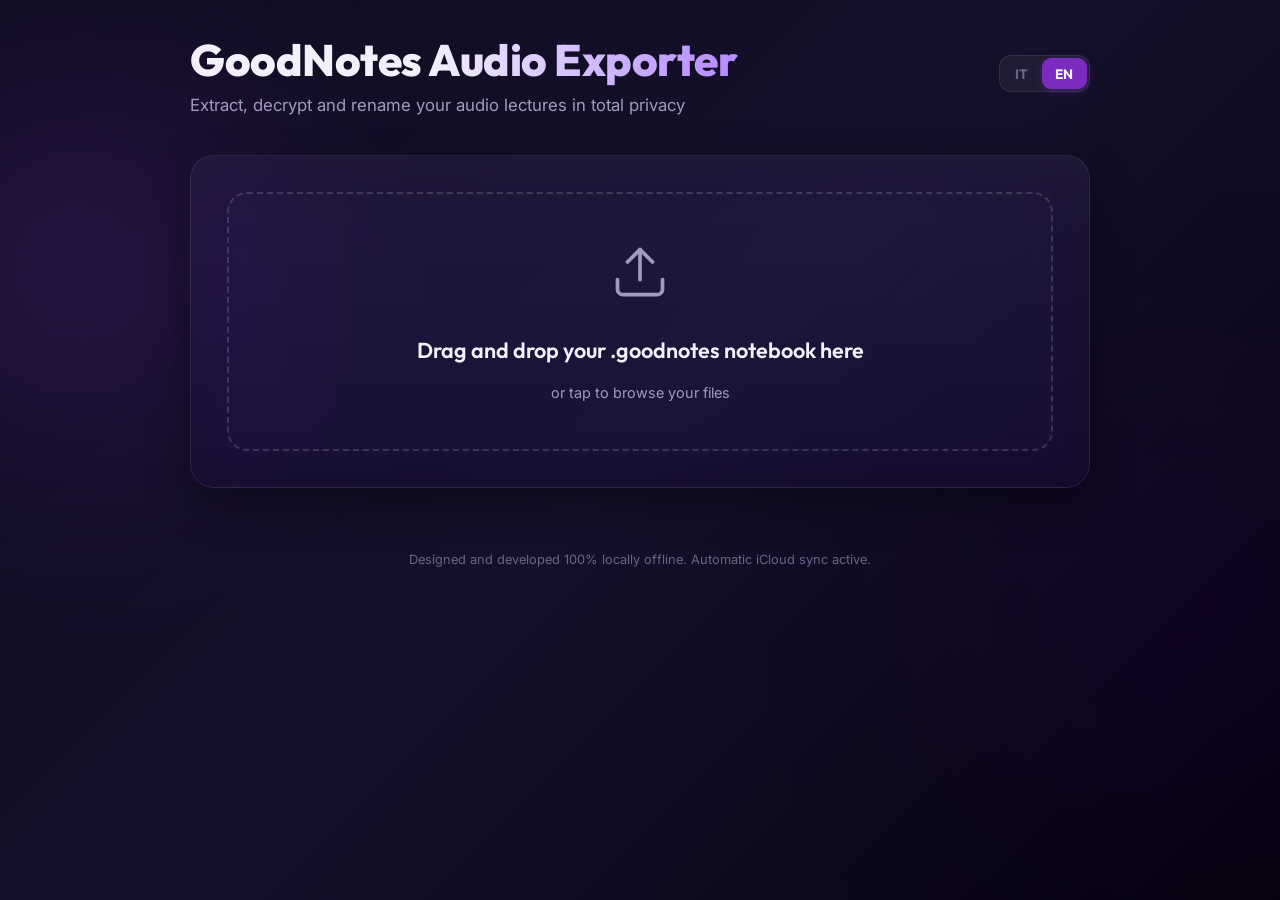
==== webapp/index.html @ 596ed1f9 "feat: native macOS desktop app, zero-space iCloud architecture & agent rules" ====
<!DOCTYPE html>
<html lang="it">
<head>
    <meta charset="UTF-8">
    <meta name="viewport" content="width=device-width, initial-scale=1.0, maximum-scale=1.0, user-scalable=no">
    <title>GoodNotes 6 Audio Exporter & Renamer</title>
    
    <!-- Meta SEO -->
    <meta name="description" content="Decodifica, rinomina ed esporta in locale i file audio reali di GoodNotes 6. Funziona 100% offline, direttamente dal tuo iPad, iPhone o Mac con totale privacy.">
    <meta name="theme-color" content="#15102a">
    
    <!-- Apple Web App Meta -->
    <meta name="apple-mobile-web-app-capable" content="yes">
    <meta name="apple-mobile-web-app-status-bar-style" content="black-translucent">
    <meta name="apple-mobile-web-app-title" content="GN Exporter">
    
    <!-- Manifest PWA -->
    <link rel="manifest" href="manifest.json">
    <link rel="stylesheet" href="index.css">
</head>
<body>

    <div class="app-container">
        
        <!-- Intestazione Principale -->
        <header class="app-header">
            <div class="header-main">
                <h1 id="app-title">GoodNotes Audio Exporter</h1>
                <p id="app-subtitle">Estrai, decifra e rinomina le tue lezioni audio in totale privacy</p>
            </div>
            <div class="lang-switcher">
                <button id="lang-btn-it" class="lang-btn active">IT</button>
                <button id="lang-btn-en" class="lang-btn">EN</button>
            </div>
        </header>

        <!-- Alert box per gli errori -->
        <div id="error-alert" class="alert-box">
            <span class="alert-icon">
                <svg width="20" height="20" viewBox="0 0 24 24" fill="none" stroke="currentColor" stroke-width="2" stroke-linecap="round" stroke-linejoin="round">
                    <circle cx="12" cy="12" r="10"></circle>
                    <line x1="12" y1="8" x2="12" y2="12"></line>
                    <line x1="12" y1="16" x2="12.01" y2="16"></line>
                </svg>
            </span>
            <div id="error-message" class="alert-message">Si è verificato un errore durante l'elaborazione del file.</div>
        </div>

        <!-- Card Principale dell'applicazione -->
        <main class="glass-card">
            
            <!-- Zona Caricamento File (Drop Zone) -->
            <div id="file-drop-zone" class="drop-zone">
                <span class="drop-zone-icon">
                    <svg width="60" height="60" viewBox="0 0 24 24" fill="none" stroke="currentColor" stroke-width="1.5" stroke-linecap="round" stroke-linejoin="round">
                        <path d="M21 15v4a2 2 0 0 1-2 2H5a2 2 0 0 1-2-2v-4"></path>
                        <polyline points="17 8 12 3 7 8"></polyline>
                        <line x1="12" y1="3" x2="12" y2="15"></line>
                    </svg>
                </span>
                <h3>Trascina qui il tuo quaderno .goodnotes</h3>
                <p>oppure tocca per sfogliare i tuoi file</p>
                <input type="file" id="goodnotes-file-input" class="file-input" accept=".goodnotes,.zip">
            </div>

            <!-- Schermata di caricamento (Loader) -->
            <div id="app-loader" class="loader-container">
                <div class="spinner"></div>
                <h3 id="loader-status">Estrazione del quaderno in corso...</h3>
                <div class="progress-bar-bg">
                    <div id="loader-progress" class="progress-bar-fill"></div>
                </div>
            </div>

            <!-- Sezione Risultati (mostrata solo dopo l'elaborazione) -->
            <div id="results-panel" class="results-section">
                
                <div class="results-header">
                    <div class="notebook-info">
                        <div id="notebook-name" class="notebook-title">Nome Notebook</div>
                        <div id="notebook-stats" class="notebook-subtitle">22 registrazioni rilevate (filtri duplicati attivi)</div>
                    </div>
                    
                    <div class="results-actions">
                        <button id="download-all-btn" class="btn btn-success">
                            <svg width="18" height="18" viewBox="0 0 24 24" fill="none" stroke="currentColor" stroke-width="2" stroke-linecap="round" stroke-linejoin="round">
                                <path d="M21 15v4a2 2 0 0 1-2 2H5a2 2 0 0 1-2-2v-4"></path>
                                <polyline points="7 10 12 15 17 10"></polyline>
                                <line x1="12" y1="15" x2="12" y2="3"></line>
                            </svg>
                            Scarica tutto (.zip)
                        </button>
                        <button id="download-files-btn" class="btn btn-primary">
                            <svg width="18" height="18" viewBox="0 0 24 24" fill="none" stroke="currentColor" stroke-width="2" stroke-linecap="round" stroke-linejoin="round">
                                <path d="M21 15v4a2 2 0 0 1-2 2H5a2 2 0 0 1-2-2v-4"></path>
                                <polyline points="7 10 12 15 17 10"></polyline>
                                <line x1="12" y1="15" x2="12" y2="3"></line>
                            </svg>
                            Scarica m4a singoli
                        </button>
                    </div>
                </div>

                <hr style="border: 0; border-top: 1px solid rgba(255,255,255,0.08); margin: 0.5rem 0;">

                <!-- Lista delle tracce estratte -->
                <div id="recordings-container" class="recordings-list">
                    <!-- I singoli elementi verranno inseriti dinamicamente via JS -->
                </div>

            </div>

        </main>

        <!-- Footer -->
        <footer class="app-footer">
            <p>Disegnato e sviluppato in locale al 100% offline. Sincronizzazione automatica con iCloud attiva.</p>
        </footer>

    </div>

    <!-- Script del framework locale per estrazione ZIP con fallback CDN -->
    <script src="jszip.min.js"></script>
    <script>
        if (typeof JSZip === 'undefined') {
            document.write('<script src="https://cdnjs.cloudflare.com/ajax/libs/jszip/3.10.1/jszip.min.js"><\/script>');
        }
    </script>
    <!-- Script applicativo principale -->
    <script src="app.js"></script>
    
    <!-- Avvio del Service Worker per supporto Offline permanente -->
    <script>
        if ('serviceWorker' in navigator) {
            window.addEventListener('load', () => {
                navigator.serviceWorker.register('sw.js')
                    .then(reg => console.log('Service Worker registrato con successo!', reg.scope))
                    .catch(err => console.log('Registrazione Service Worker fallita:', err));
            });
        }
    </script>
</body>
</html>
---- webapp/index.css ----
/* Import dei font Google Inter e Outfit */
@import url('https://fonts.googleapis.com/css2?family=Inter:wght@300;400;500;600;700&family=Outfit:wght@400;500;600;700;800&display=swap');

:root {
    --bg-gradient: linear-gradient(135deg, #0f0c20 0%, #15102a 50%, #06020f 100%);
    --accent-color: #7b2cbf;
    --accent-glow: rgba(123, 44, 191, 0.4);
    --accent-hover: #9d4edd;
    --success-color: #00f5d4;
    --success-glow: rgba(0, 245, 212, 0.3);
    --danger-color: #ff007f;
    --danger-glow: rgba(255, 0, 127, 0.3);
    
    --glass-bg: rgba(25, 18, 48, 0.45);
    --glass-border: rgba(255, 255, 255, 0.08);
    --glass-highlight: rgba(255, 255, 255, 0.03);
    --text-primary: #f3f0fc;
    --text-secondary: #a29bbd;
    --text-muted: #6b6488;
    
    --font-heading: 'Outfit', -apple-system, BlinkMacSystemFont, "Segoe UI", Roboto, sans-serif;
    --font-body: 'Inter', -apple-system, BlinkMacSystemFont, "Segoe UI", Roboto, sans-serif;
    
    --transition-smooth: all 0.35s cubic-bezier(0.25, 0.8, 0.25, 1);
}

* {
    box-sizing: border-box;
    margin: 0;
    padding: 0;
    -webkit-tap-highlight-color: transparent;
}

body {
    font-family: var(--font-body);
    background: var(--bg-gradient);
    color: var(--text-primary);
    min-height: 100vh;
    display: flex;
    flex-direction: column;
    align-items: center;
    overflow-x: hidden;
    padding: 2rem 1.5rem;
    position: relative;
}

/* Bolle decorative di sfondo per creare profondità tridimensionale */
body::before, body::after {
    content: '';
    position: absolute;
    border-radius: 50%;
    filter: blur(120px);
    z-index: -1;
    pointer-events: none;
    opacity: 0.25;
}

body::before {
    width: 350px;
    height: 350px;
    background: var(--accent-color);
    top: 10%;
    left: -100px;
}

body::after {
    width: 400px;
    height: 400px;
    background: #240046;
    bottom: 10%;
    right: -100px;
}

/* Contenitore Principale */
.app-container {
    width: 100%;
    max-width: 900px;
    display: flex;
    flex-direction: column;
    gap: 2rem;
    z-index: 1;
}

/* Header */
.app-header {
    display: flex;
    justify-content: space-between;
    align-items: center;
    margin-bottom: 0.5rem;
    animation: fadeInDown 0.8s ease-out;
    flex-wrap: wrap;
    gap: 1rem;
}

.header-main {
    flex: 1;
    text-align: left;
}

@media (max-width: 600px) {
    .app-header {
        flex-direction: column;
        align-items: center;
    }
    .header-main {
        text-align: center;
    }
}

.app-header h1 {
    font-family: var(--font-heading);
    font-size: 2.75rem;
    font-weight: 800;
    letter-spacing: -0.5px;
    background: linear-gradient(90deg, var(--text-primary) 30%, #b388ff 70%, var(--success-color) 100%);
    -webkit-background-clip: text;
    -webkit-text-fill-color: transparent;
    margin-bottom: 0.5rem;
}

.app-header p {
    font-size: 1.05rem;
    color: var(--text-secondary);
    font-weight: 400;
}

.lang-switcher {
    display: flex;
    background: rgba(255, 255, 255, 0.05);
    border: 1px solid rgba(255, 255, 255, 0.08);
    border-radius: 12px;
    padding: 2px;
}

.lang-btn {
    background: transparent;
    border: none;
    color: var(--text-muted);
    font-family: var(--font-heading);
    font-weight: 700;
    font-size: 0.85rem;
    padding: 0.4rem 0.85rem;
    border-radius: 9px;
    cursor: pointer;
    transition: var(--transition-smooth);
}

.lang-btn:hover {
    color: var(--text-primary);
}

.lang-btn.active {
    background: var(--accent-color);
    color: white;
    box-shadow: 0 2px 8px var(--accent-glow);
}

/* Glassmorphism Card Base */
.glass-card {
    background: var(--glass-bg);
    backdrop-filter: blur(24px) saturate(180%);
    -webkit-backdrop-filter: blur(24px) saturate(180%);
    border: 1px solid var(--glass-border);
    border-radius: 24px;
    padding: 2.25rem;
    box-shadow: 0 16px 40px rgba(0, 0, 0, 0.35);
    background-image: linear-gradient(var(--glass-highlight), transparent);
    transition: var(--transition-smooth);
    animation: fadeInUp 0.8s ease-out;
}

/* Drag and Drop Area */
.drop-zone {
    border: 2px dashed rgba(255, 255, 255, 0.15);
    border-radius: 20px;
    padding: 3rem 2rem;
    text-align: center;
    cursor: pointer;
    transition: var(--transition-smooth);
    display: flex;
    flex-direction: column;
    align-items: center;
    justify-content: center;
    gap: 1.25rem;
    background: rgba(255, 255, 255, 0.01);
}

.drop-zone:hover, .drop-zone.drag-over {
    border-color: var(--success-color);
    background: rgba(0, 245, 212, 0.04);
    box-shadow: 0 0 20px var(--success-glow);
}

.drop-zone.file-loaded {
    border-color: var(--accent-color);
    background: rgba(123, 44, 191, 0.04);
    box-shadow: 0 0 20px var(--accent-glow);
}

.drop-zone-icon {
    font-size: 3.5rem;
    color: var(--text-secondary);
    transition: var(--transition-smooth);
}

.drop-zone:hover .drop-zone-icon {
    transform: translateY(-5px);
    color: var(--success-color);
}

.drop-zone.file-loaded .drop-zone-icon {
    color: var(--accent-color);
}

.drop-zone h3 {
    font-family: var(--font-heading);
    font-size: 1.35rem;
    font-weight: 600;
}

.drop-zone p {
    font-size: 0.9rem;
    color: var(--text-secondary);
}

.file-input {
    display: none;
}

/* Stato Caricamento / Loader */
.loader-container {
    display: none;
    flex-direction: column;
    align-items: center;
    justify-content: center;
    gap: 1.5rem;
    padding: 2rem 0;
}

.spinner {
    width: 60px;
    height: 60px;
    border: 4px solid rgba(255, 255, 255, 0.05);
    border-top: 4px solid var(--accent-color);
    border-right: 4px solid var(--success-color);
    border-radius: 50%;
    animation: spin 1s linear infinite;
    box-shadow: 0 0 15px var(--accent-glow);
}

.progress-bar-bg {
    width: 100%;
    max-width: 300px;
    height: 6px;
    background: rgba(255, 255, 255, 0.05);
    border-radius: 3px;
    overflow: hidden;
}

.progress-bar-fill {
    width: 0%;
    height: 100%;
    background: linear-gradient(90deg, var(--accent-color), var(--success-color));
    transition: width 0.2s ease;
}

/* Pulsanti */
.btn {
    font-family: var(--font-heading);
    font-weight: 600;
    font-size: 1rem;
    padding: 0.85rem 1.75rem;
    border-radius: 14px;
    border: none;
    cursor: pointer;
    display: inline-flex;
    align-items: center;
    justify-content: center;
    gap: 0.5rem;
    transition: var(--transition-smooth);
    position: relative;
    overflow: hidden;
}

.btn-primary {
    background: var(--accent-color);
    color: white;
    box-shadow: 0 4px 15px var(--accent-glow);
}

.btn-primary:hover:not(:disabled) {
    background: var(--accent-hover);
    box-shadow: 0 6px 20px var(--accent-glow);
    transform: translateY(-2px);
}

.btn-primary:disabled {
    opacity: 0.5;
    cursor: not-allowed;
}

.btn-success {
    background: var(--success-color);
    color: #06020f;
    box-shadow: 0 4px 15px var(--success-glow);
}

.btn-success:hover {
    background: #00e5c4;
    box-shadow: 0 6px 20px var(--success-glow);
    transform: translateY(-2px);
}

/* Sezione Risultati */
.results-section {
    display: none;
    flex-direction: column;
    gap: 1.5rem;
}

.results-header {
    display: flex;
    justify-content: space-between;
    align-items: center;
    flex-wrap: wrap;
    gap: 1rem;
}

.results-actions {
    display: flex;
    gap: 0.75rem;
    flex-wrap: wrap;
}

.notebook-info {
    display: flex;
    flex-direction: column;
    gap: 0.25rem;
}

.notebook-title {
    font-family: var(--font-heading);
    font-size: 1.45rem;
    font-weight: 700;
}

.notebook-subtitle {
    font-size: 0.9rem;
    color: var(--text-secondary);
}

/* Lista / Tabella delle registrazioni */
.recordings-list {
    display: flex;
    flex-direction: column;
    gap: 0.75rem;
    max-height: 480px;
    overflow-y: auto;
    padding-right: 0.5rem;
}

/* Scrollbar personalizzata per estetica coerente */
.recordings-list::-webkit-scrollbar {
    width: 6px;
}

.recordings-list::-webkit-scrollbar-track {
    background: transparent;
}

.recordings-list::-webkit-scrollbar-thumb {
    background: rgba(255, 255, 255, 0.1);
    border-radius: 3px;
}

.recordings-list::-webkit-scrollbar-thumb:hover {
    background: rgba(255, 255, 255, 0.2);
}

.recording-item {
    background: rgba(255, 255, 255, 0.02);
    border: 1px solid rgba(255, 255, 255, 0.04);
    border-radius: 16px;
    padding: 1rem 1.25rem;
    display: flex;
    align-items: center;
    justify-content: space-between;
    gap: 1.5rem;
    transition: var(--transition-smooth);
}

.recording-item:hover {
    background: rgba(255, 255, 255, 0.04);
    border-color: rgba(255, 255, 255, 0.08);
    transform: translateX(3px);
}

.recording-details {
    display: flex;
    flex-direction: column;
    gap: 0.35rem;
    min-width: 0; /* Forza il corretto word-wrap/ellipsis */
}

.recording-name-clean {
    font-weight: 600;
    font-size: 1rem;
    color: var(--text-primary);
    white-space: nowrap;
    overflow: hidden;
    text-overflow: ellipsis;
}

.recording-meta {
    display: flex;
    align-items: center;
    gap: 0.75rem;
    font-size: 0.8rem;
    color: var(--text-secondary);
    flex-wrap: wrap;
}

.recording-tag {
    background: rgba(123, 44, 191, 0.15);
    color: #b388ff;
    padding: 0.15rem 0.5rem;
    border-radius: 6px;
    font-weight: 500;
}

.recording-actions {
    display: flex;
    align-items: center;
    gap: 0.5rem;
}

/* Bottone di download traccia singola */
.btn-icon {
    width: 38px;
    height: 38px;
    border-radius: 50%;
    background: rgba(255, 255, 255, 0.05);
    border: 1px solid rgba(255, 255, 255, 0.05);
    color: var(--text-primary);
    display: flex;
    align-items: center;
    justify-content: center;
    cursor: pointer;
    transition: var(--transition-smooth);
}

.btn-icon:hover {
    background: var(--accent-color);
    border-color: var(--accent-color);
    box-shadow: 0 0 10px var(--accent-glow);
    color: white;
}

/* Alert Box */
.alert-box {
    display: none;
    align-items: flex-start;
    gap: 0.75rem;
    background: rgba(255, 0, 127, 0.08);
    border: 1px solid rgba(255, 0, 127, 0.2);
    border-radius: 16px;
    padding: 1.25rem;
    margin-bottom: 1.5rem;
    animation: shake 0.5s ease-in-out;
}

.alert-icon {
    color: var(--danger-color);
    font-size: 1.25rem;
}

.alert-message {
    font-size: 0.9rem;
    color: var(--text-primary);
    line-height: 1.4;
}

/* Footer dell'app */
footer.app-footer {
    text-align: center;
    font-size: 0.8rem;
    color: var(--text-muted);
    padding: 1rem 0;
    margin-top: 1rem;
    animation: fadeIn 1.2s ease-out;
}

footer.app-footer a {
    color: var(--text-secondary);
    text-decoration: none;
    transition: var(--transition-smooth);
}

footer.app-footer a:hover {
    color: var(--success-color);
}

/* ANIMAZIONI */
@keyframes fadeIn {
    from { opacity: 0; }
    to { opacity: 1; }
}

@keyframes fadeInDown {
    from { opacity: 0; transform: translateY(-20px); }
    to { opacity: 1; transform: translateY(0); }
}

@keyframes fadeInUp {
    from { opacity: 0; transform: translateY(20px); }
    to { opacity: 1; transform: translateY(0); }
}

@keyframes spin {
    0% { transform: rotate(0deg); }
    100% { transform: rotate(360deg); }
}

@keyframes shake {
    0%, 100% { transform: translateX(0); }
    25% { transform: translateX(-6px); }
    75% { transform: translateX(6px); }
}

/* MEDIA QUERIES (Per cellulari e iPad in multitasking) */
@media (max-width: 600px) {
    body {
        padding: 1rem 1rem;
    }
    
    header h1 {
        font-size: 2.1rem;
    }
    
    .glass-card {
        padding: 1.5rem;
    }
    
    .results-header {
        flex-direction: column;
        align-items: flex-start;
    }
    
    .btn {
        width: 100%;
    }
    
    .recording-item {
        padding: 0.85rem 1rem;
        gap: 1rem;
    }
}
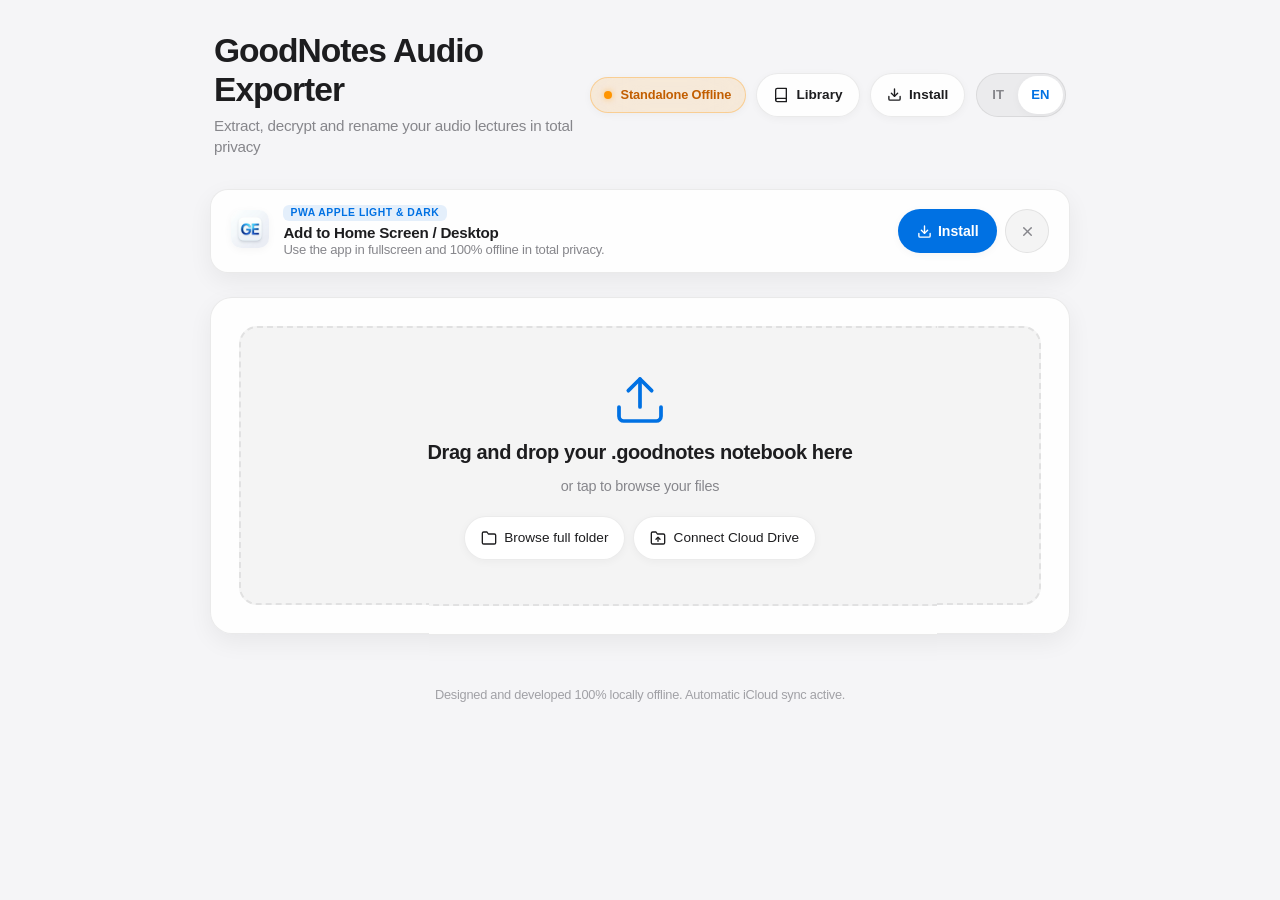
==== commit 84c5c84a: "feat(pwa): complete PWA modernization, Apple HIG design system & dual-mode cloud sync" ====
--- a/webapp/index.html
+++ b/webapp/index.html
@@ -2,17 +2,28 @@
 <html lang="it">
 <head>
     <meta charset="UTF-8">
-    <meta name="viewport" content="width=device-width, initial-scale=1.0, maximum-scale=1.0, user-scalable=no">
-    <title>GoodNotes 6 Audio Exporter & Renamer</title>
+    <meta name="viewport" content="width=device-width, initial-scale=1.0, maximum-scale=1.0, user-scalable=no, viewport-fit=cover">
+    <title>Goodnotes 6 Audio Exporter & Renamer</title>
     
     <!-- Meta SEO -->
-    <meta name="description" content="Decodifica, rinomina ed esporta in locale i file audio reali di GoodNotes 6. Funziona 100% offline, direttamente dal tuo iPad, iPhone o Mac con totale privacy.">
-    <meta name="theme-color" content="#15102a">
+    <meta name="description" content="Decodifica, rinomina ed esporta in locale i file audio reali di Goodnotes 6. Funziona 100% offline, direttamente dal tuo iPad, iPhone o Mac con totale privacy.">
     
-    <!-- Apple Web App Meta -->
+    <!-- Theme Color Dinamico Apple Light & Dark Mode -->
+    <meta name="theme-color" media="(prefers-color-scheme: light)" content="#F5F5F7">
+    <meta name="theme-color" media="(prefers-color-scheme: dark)" content="#000000">
+    <meta name="theme-color" content="#0071E3">
+    
+    <!-- Standard & Apple Web App Meta -->
+    <meta name="mobile-web-app-capable" content="yes">
     <meta name="apple-mobile-web-app-capable" content="yes">
-    <meta name="apple-mobile-web-app-status-bar-style" content="black-translucent">
-    <meta name="apple-mobile-web-app-title" content="GN Exporter">
+    <meta name="apple-mobile-web-app-status-bar-style" content="default">
+    <meta name="apple-mobile-web-app-title" content="GN Audio">
+    
+    <!-- Icons & Apple Touch Standards -->
+    <link rel="icon" type="image/png" sizes="192x192" href="icon-192.png">
+    <link rel="icon" type="image/png" sizes="512x512" href="icon-512.png">
+    <link rel="apple-touch-icon" href="apple-touch-icon.png">
+    <link rel="apple-touch-icon" sizes="180x180" href="apple-touch-icon.png">
     
     <!-- Manifest PWA -->
     <link rel="manifest" href="manifest.json">
@@ -28,11 +39,94 @@
                 <h1 id="app-title">GoodNotes Audio Exporter</h1>
                 <p id="app-subtitle">Estrai, decifra e rinomina le tue lezioni audio in totale privacy</p>
             </div>
-            <div class="lang-switcher">
-                <button id="lang-btn-it" class="lang-btn active">IT</button>
-                <button id="lang-btn-en" class="lang-btn">EN</button>
+            <div class="header-actions">
+                <!-- Indicatore di Stato Visivo a Pillola (Apple HIG) -->
+                <div id="connection-status-pill" class="status-pill status-standalone" title="Modalità di elaborazione attiva">
+                    <span class="status-dot"></span>
+                    <span id="connection-status-text">Standalone Offline</span>
+                </div>
+
+                <!-- Bottone Libreria Offline -->
+                <button id="library-toggle-btn" class="apple-btn-secondary" title="Visualizza la libreria dei quaderni salvati in locale" aria-label="Visualizza libreria locale">
+                    <svg width="16" height="16" viewBox="0 0 24 24" fill="none" stroke="currentColor" stroke-width="2" stroke-linecap="round" stroke-linejoin="round">
+                        <path d="M4 19.5A2.5 2.5 0 0 1 6.5 17H20"></path>
+                        <path d="M6.5 2H20v20H6.5A2.5 2.5 0 0 1 4 19.5v-15A2.5 2.5 0 0 1 6.5 2z"></path>
+                    </svg>
+                    <span id="library-btn-label">Libreria</span>
+                    <span id="library-badge-count" class="badge-count" style="display: none;">0</span>
+                </button>
+
+                <!-- Bottone PWA Install Discreto nell'Header -->
+                <button id="pwa-header-install-btn" class="pwa-header-install-btn" style="display: none;" title="Aggiungi a Schermata Home / Desktop">
+                    <svg width="15" height="15" viewBox="0 0 24 24" fill="none" stroke="currentColor" stroke-width="2.2" stroke-linecap="round" stroke-linejoin="round">
+                        <path d="M21 15v4a2 2 0 0 1-2 2H5a2 2 0 0 1-2-2v-4"></path>
+                        <polyline points="7 10 12 15 17 10"></polyline>
+                        <line x1="12" y1="15" x2="12" y2="3"></line>
+                    </svg>
+                    <span id="pwa-header-install-label">Installa</span>
+                </button>
+
+                <!-- Switcher Lingua -->
+                <div class="lang-switcher">
+                    <button id="lang-btn-it" class="lang-btn active">IT</button>
+                    <button id="lang-btn-en" class="lang-btn">EN</button>
+                </div>
             </div>
         </header>
+
+        <!-- Banner discreto PWA Install (Stile Apple Glass) -->
+        <aside id="pwa-install-banner" class="apple-install-banner" style="display: none;" role="region" aria-label="Installa Goodnotes Audio">
+            <div class="apple-banner-content">
+                <div class="apple-banner-icon-container">
+                    <img src="icon-192.png" alt="Icona Goodnotes Audio" class="apple-banner-app-icon" width="38" height="38">
+                </div>
+                <div class="apple-banner-info">
+                    <span class="apple-banner-badge">PWA Apple Light & Dark</span>
+                    <strong id="pwa-banner-title" class="apple-banner-title">Aggiungi a Schermata Home / Desktop</strong>
+                    <p id="pwa-banner-desc" class="apple-banner-desc">Usa l'app a schermo intero e offline in totale privacy.</p>
+                </div>
+            </div>
+            <div class="apple-banner-actions">
+                <button id="pwa-install-banner-btn" class="apple-banner-action-btn">
+                    <svg width="15" height="15" viewBox="0 0 24 24" fill="none" stroke="currentColor" stroke-width="2.2" stroke-linecap="round" stroke-linejoin="round">
+                        <path d="M21 15v4a2 2 0 0 1-2 2H5a2 2 0 0 1-2-2v-4"></path>
+                        <polyline points="7 10 12 15 17 10"></polyline>
+                        <line x1="12" y1="15" x2="12" y2="3"></line>
+                    </svg>
+                    <span id="pwa-banner-btn-text">Installa</span>
+                </button>
+                <button id="pwa-install-dismiss-btn" class="apple-banner-dismiss-btn" title="Non ora" aria-label="Chiudi banner installazione">
+                    <svg width="15" height="15" viewBox="0 0 24 24" fill="none" stroke="currentColor" stroke-width="2.2" stroke-linecap="round" stroke-linejoin="round">
+                        <line x1="18" y1="6" x2="6" y2="18"></line>
+                        <line x1="6" y1="6" x2="18" y2="18"></line>
+                    </svg>
+                </button>
+            </div>
+        </aside>
+
+        <!-- Banner discreto Backend Mac Rilevato (Zero-Space iCloud) -->
+        <aside id="backend-quick-banner" class="apple-install-banner apple-icloud-banner" style="display: none;" role="region" aria-label="Backend Mac Connesso">
+            <div class="apple-banner-content">
+                <div class="apple-banner-icon-container icloud-icon-bg">
+                    <svg width="22" height="22" viewBox="0 0 24 24" fill="none" stroke="currentColor" stroke-width="2" stroke-linecap="round" stroke-linejoin="round">
+                        <path d="M18 10h-1.26A8 8 0 1 0 9 20h9a5 5 0 0 0 0-10z"></path>
+                    </svg>
+                </div>
+                <div class="apple-banner-info">
+                    <span class="apple-banner-badge status-badge-mac">Zero-Space iCloud Mac</span>
+                    <strong id="backend-banner-title" class="apple-banner-title">Backend Mac Rilevato</strong>
+                    <p id="backend-banner-desc" class="apple-banner-desc">Accedi direttamente ai quaderni di iCloud Drive senza dover fare drag &amp; drop.</p>
+                </div>
+            </div>
+            <div class="apple-banner-actions">
+                <button id="backend-quick-scan-action-btn" class="apple-banner-action-btn btn-icloud-action">
+                    <svg width="15" height="15" viewBox="0 0 24 24" fill="none" stroke="currentColor" stroke-width="2.2" stroke-linecap="round" stroke-linejoin="round">
+                        <path d="M18 10h-1.26A8 8 0 1 0 9 20h9a5 5 0 0 0 0-10z"></path>
+                    </svg>
+                    <span id="backend-banner-btn-text">Sfoglia Quaderni Mac</span>
+                </button>
+            </div>
+        </aside>
 
         <!-- Alert box per gli errori -->
         <div id="error-alert" class="alert-box">
@@ -46,21 +140,72 @@
             <div id="error-message" class="alert-message">Si è verificato un errore durante l'elaborazione del file.</div>
         </div>
 
+        <!-- Sezione Libreria Offline (IndexedDB) -->
+        <section id="library-section" class="glass-card library-section" style="display: none;" aria-label="Libreria locale quaderni">
+            <div class="library-header">
+                <div class="library-title-group">
+                    <h2 id="library-title">Libreria Locale Offline</h2>
+                    <p id="library-subtitle">I quaderni e le registrazioni audio precedentemente analizzati e memorizzati in locale</p>
+                </div>
+                <button id="library-close-btn" class="btn-icon" title="Chiudi libreria" aria-label="Chiudi libreria">
+                    <svg width="16" height="16" viewBox="0 0 24 24" fill="none" stroke="currentColor" stroke-width="2.5" stroke-linecap="round" stroke-linejoin="round">
+                        <line x1="18" y1="6" x2="6" y2="18"></line>
+                        <line x1="6" y1="6" x2="18" y2="18"></line>
+                    </svg>
+                </button>
+            </div>
+            <div id="library-list" class="library-list">
+                <!-- Quaderni salvati inseriti dinamicamente via JS -->
+            </div>
+        </section>
+
         <!-- Card Principale dell'applicazione -->
-        <main class="glass-card">
+        <main class="glass-card" id="main-card">
             
             <!-- Zona Caricamento File (Drop Zone) -->
             <div id="file-drop-zone" class="drop-zone">
                 <span class="drop-zone-icon">
-                    <svg width="60" height="60" viewBox="0 0 24 24" fill="none" stroke="currentColor" stroke-width="1.5" stroke-linecap="round" stroke-linejoin="round">
+                    <svg width="56" height="56" viewBox="0 0 24 24" fill="none" stroke="currentColor" stroke-width="1.6" stroke-linecap="round" stroke-linejoin="round">
                         <path d="M21 15v4a2 2 0 0 1-2 2H5a2 2 0 0 1-2-2v-4"></path>
                         <polyline points="17 8 12 3 7 8"></polyline>
                         <line x1="12" y1="3" x2="12" y2="15"></line>
                     </svg>
                 </span>
-                <h3>Trascina qui il tuo quaderno .goodnotes</h3>
-                <p>oppure tocca per sfogliare i tuoi file</p>
+                <h3 id="dropzone-title">Trascina qui il tuo quaderno .goodnotes</h3>
+                <p id="dropzone-subtitle">oppure tocca per sfogliare i tuoi file</p>
+                
+                <!-- Azioni discrete interne alla dropzone -->
+                <div class="drop-zone-actions">
+                    <button type="button" id="browse-folder-btn" class="btn-subtle" title="Seleziona una cartella intera contenente file Goodnotes">
+                        <svg width="16" height="16" viewBox="0 0 24 24" fill="none" stroke="currentColor" stroke-width="2" stroke-linecap="round" stroke-linejoin="round">
+                            <path d="M22 19a2 2 0 0 1-2 2H4a2 2 0 0 1-2-2V5a2 2 0 0 1 2-2h5l2 3h9a2 2 0 0 1 2 2z"></path>
+                        </svg>
+                        <span id="browse-folder-label">Sfoglia intera cartella</span>
+                    </button>
+
+                    <!-- Selezione Cartella Cloud Locale (File System Access API) -->
+                    <button type="button" id="cloud-dir-picker-btn" class="btn-subtle" title="Collega cartella Cloud locale (iCloud Drive / Google Drive)">
+                        <svg width="16" height="16" viewBox="0 0 24 24" fill="none" stroke="currentColor" stroke-width="2" stroke-linecap="round" stroke-linejoin="round">
+                            <path d="M22 19a2 2 0 0 1-2 2H4a2 2 0 0 1-2-2V5a2 2 0 0 1 2-2h5l2 3h9a2 2 0 0 1 2 2z"></path>
+                            <path d="M12 11v6"></path>
+                            <path d="M9 14l3-3 3 3"></path>
+                        </svg>
+                        <span id="cloud-dir-picker-label">Collega Cloud Drive</span>
+                    </button>
+
+                    <!-- Scansione Rapida iCloud Mac (Zero-Space) se Backend Connesso -->
+                    <button type="button" id="icloud-mac-scan-btn" class="btn-subtle btn-icloud-mac" style="display: none;" title="Scansione istantanea dei quaderni da iCloud Drive sul Mac">
+                        <svg width="16" height="16" viewBox="0 0 24 24" fill="none" stroke="currentColor" stroke-width="2" stroke-linecap="round" stroke-linejoin="round">
+                            <path d="M18 10h-1.26A8 8 0 1 0 9 20h9a5 5 0 0 0 0-10z"></path>
+                        </svg>
+                        <span id="icloud-mac-scan-label">Scansione Rapida iCloud Mac (Zero-Space)</span>
+                    </button>
+                </div>
+
+                <!-- Input file singolo -->
                 <input type="file" id="goodnotes-file-input" class="file-input" accept=".goodnotes,.zip">
+                <!-- Input selezione cartella intera webkitdirectory -->
+                <input type="file" id="folder-input" webkitdirectory directory multiple style="display:none">
             </div>
 
             <!-- Schermata di caricamento (Loader) -->
@@ -78,7 +223,7 @@
                 <div class="results-header">
                     <div class="notebook-info">
                         <div id="notebook-name" class="notebook-title">Nome Notebook</div>
-                        <div id="notebook-stats" class="notebook-subtitle">22 registrazioni rilevate (filtri duplicati attivi)</div>
+                        <div id="notebook-stats" class="notebook-subtitle">0 registrazioni rilevate</div>
                     </div>
                     
                     <div class="results-actions">
@@ -101,7 +246,7 @@
                     </div>
                 </div>
 
-                <hr style="border: 0; border-top: 1px solid rgba(255,255,255,0.08); margin: 0.5rem 0;">
+                <hr style="border: 0; border-top: 1px solid var(--border-color); margin: 0.25rem 0;">
 
                 <!-- Lista delle tracce estratte -->
                 <div id="recordings-container" class="recordings-list">
@@ -114,28 +259,241 @@
 
         <!-- Footer -->
         <footer class="app-footer">
-            <p>Disegnato e sviluppato in locale al 100% offline. Sincronizzazione automatica con iCloud attiva.</p>
+            <p id="footer-text">Disegnato e sviluppato in locale al 100% offline. Sincronizzazione automatica con iCloud attiva.</p>
         </footer>
 
     </div>
 
-    <!-- Script del framework locale per estrazione ZIP con fallback CDN -->
+    <!-- Floating Audio Player Docked in Basso (Apple Music / Podcasts Style) -->
+    <aside id="floating-audio-player" class="floating-audio-player" style="display: none;" role="region" aria-label="Riproduttore Audio Goodnotes">
+        <div class="player-container">
+            <!-- Top Row: Track Meta & Tools -->
+            <div class="player-header-row">
+                <div class="player-meta">
+                    <div class="player-artwork">
+                        <svg width="18" height="18" viewBox="0 0 24 24" fill="none" stroke="currentColor" stroke-width="2" stroke-linecap="round" stroke-linejoin="round">
+                            <path d="M9 18V5l12-2v13"></path>
+                            <circle cx="6" cy="18" r="3"></circle>
+                            <circle cx="18" cy="16" r="3"></circle>
+                        </svg>
+                    </div>
+                    <div class="player-text">
+                        <span id="player-track-title" class="player-title">Titolo Traccia</span>
+                        <span id="player-notebook-name" class="player-subtitle">Goodnotes Audio</span>
+                    </div>
+                </div>
+                <div class="player-tools">
+                    <button id="player-share-btn" class="player-tool-btn" title="Condividi traccia audio" aria-label="Condividi traccia audio">
+                        <svg width="18" height="18" viewBox="0 0 24 24" fill="none" stroke="currentColor" stroke-width="2" stroke-linecap="round" stroke-linejoin="round">
+                            <path d="M4 12v8a2 2 0 0 0 2 2h12a2 2 0 0 0 2-2v-8"></path>
+                            <polyline points="16 6 12 2 8 6"></polyline>
+                            <line x1="12" y1="2" x2="12" y2="15"></line>
+                        </svg>
+                    </button>
+                    <button id="player-close-btn" class="player-tool-btn" title="Chiudi riproduttore" aria-label="Chiudi riproduttore">
+                        <svg width="16" height="16" viewBox="0 0 24 24" fill="none" stroke="currentColor" stroke-width="2.5" stroke-linecap="round" stroke-linejoin="round">
+                            <line x1="18" y1="6" x2="6" y2="18"></line>
+                            <line x1="6" y1="6" x2="18" y2="18"></line>
+                        </svg>
+                    </button>
+                </div>
+            </div>
+
+            <!-- Middle Row: Interactive Scrubber & Timecodes -->
+            <div class="player-scrubber-row">
+                <span id="player-current-time" class="player-time">0:00</span>
+                <div class="player-slider-wrapper">
+                    <input type="range" id="player-scrubber" class="player-scrubber" min="0" max="100" value="0" step="0.1" aria-label="Avanzamento audio">
+                    <div id="player-progress-fill" class="player-progress-fill" style="width: 0%;"></div>
+                </div>
+                <span id="player-total-time" class="player-time">0:00</span>
+            </div>
+
+            <!-- Bottom Row: Speed Selector + Transport Controls -->
+            <div class="player-controls-row">
+                <div class="player-speed-group" role="radiogroup" aria-label="Velocità di riproduzione">
+                    <button class="speed-pill" data-speed="0.75">0.75x</button>
+                    <button class="speed-pill active" data-speed="1">1x</button>
+                    <button class="speed-pill" data-speed="1.25">1.25x</button>
+                    <button class="speed-pill" data-speed="1.5">1.5x</button>
+                    <button class="speed-pill" data-speed="2">2x</button>
+                </div>
+
+                <div class="player-transport-group">
+                    <button id="player-skip-back-btn" class="player-transport-btn" title="Salta indietro 15 secondi" aria-label="Salta indietro 15 secondi">
+                        <svg width="22" height="22" viewBox="0 0 24 24" fill="none" stroke="currentColor" stroke-width="2" stroke-linecap="round" stroke-linejoin="round">
+                            <path d="M1 4v6h6"></path>
+                            <path d="M3.51 15a9 9 0 1 0 2.13-9.36L1 10"></path>
+                            <text x="12" y="15.5" font-size="7" font-weight="700" text-anchor="middle" fill="currentColor" stroke="none">15</text>
+                        </svg>
+                    </button>
+
+                    <button id="player-play-btn" class="player-play-btn" title="Riproduci o Pausa" aria-label="Riproduci o metti in pausa">
+                        <svg id="player-play-svg" width="20" height="20" viewBox="0 0 24 24" fill="currentColor">
+                            <polygon points="5 3 19 12 5 21 5 3"></polygon>
+                        </svg>
+                        <svg id="player-pause-svg" width="20" height="20" viewBox="0 0 24 24" fill="currentColor" style="display: none;">
+                            <rect x="6" y="4" width="4" height="16"></rect>
+                            <rect x="14" y="4" width="4" height="16"></rect>
+                        </svg>
+                    </button>
+
+                    <button id="player-skip-forward-btn" class="player-transport-btn" title="Salta avanti 15 secondi" aria-label="Salta avanti 15 secondi">
+                        <svg width="22" height="22" viewBox="0 0 24 24" fill="none" stroke="currentColor" stroke-width="2" stroke-linecap="round" stroke-linejoin="round">
+                            <path d="M23 4v6h-6"></path>
+                            <path d="M20.49 15a9 9 0 1 1-2.12-9.36L23 10"></path>
+                            <text x="12" y="15.5" font-size="7" font-weight="700" text-anchor="middle" fill="currentColor" stroke="none">15</text>
+                        </svg>
+                    </button>
+                </div>
+            </div>
+        </div>
+    </aside>
+
+    <!-- Modal Guida Installazione iOS / iPadOS Safari (Stile Apple Glass) -->
+    <div id="pwa-ios-modal" class="apple-modal-backdrop" style="display: none;" role="dialog" aria-modal="true" aria-labelledby="ios-modal-title">
+        <div class="apple-modal-sheet">
+            <div class="apple-modal-header">
+                <div class="apple-modal-app-badge">
+                    <img src="apple-touch-icon.png" alt="Icona Goodnotes Audio" width="56" height="56">
+                </div>
+                <h3 id="ios-modal-title" class="apple-modal-title">Aggiungi a Schermata Home</h3>
+                <p id="ios-modal-desc" class="apple-modal-subtitle">Installa l'app su iPhone o iPad per accedere direttamente dalla tua schermata Home in modalità standalone 100% offline.</p>
+                <button id="pwa-ios-modal-close" class="apple-modal-close-btn" aria-label="Chiudi guida">
+                    <svg width="15" height="15" viewBox="0 0 24 24" fill="none" stroke="currentColor" stroke-width="2.5" stroke-linecap="round" stroke-linejoin="round">
+                        <line x1="18" y1="6" x2="6" y2="18"></line>
+                        <line x1="6" y1="6" x2="18" y2="18"></line>
+                    </svg>
+                </button>
+            </div>
+
+            <div class="apple-modal-body">
+                <div class="apple-guide-step">
+                    <div class="apple-step-badge">1</div>
+                    <div class="apple-step-content">
+                        <span id="ios-step-1">Tocca il pulsante Condividi</span>
+                        <span class="apple-inline-share-icon" title="Icona Condividi iOS">
+                            <svg width="18" height="18" viewBox="0 0 24 24" fill="none" stroke="currentColor" stroke-width="2" stroke-linecap="round" stroke-linejoin="round">
+                                <path d="M4 12v8a2 2 0 0 0 2 2h12a2 2 0 0 0 2-2v-8"></path>
+                                <polyline points="16 6 12 2 8 6"></polyline>
+                                <line x1="12" y1="2" x2="12" y2="15"></line>
+                            </svg>
+                        </span>
+                        <span id="ios-step-1-suffix">nella barra inferiore di Safari.</span>
+                    </div>
+                </div>
+
+                <div class="apple-guide-step">
+                    <div class="apple-step-badge">2</div>
+                    <div class="apple-step-content">
+                        <span id="ios-step-2">Scorri verso il basso e tocca <strong>"Aggiungi alla schermata Home"</strong></span>
+                        <span class="apple-inline-add-icon" title="Aggiungi alla schermata Home">
+                            <svg width="17" height="17" viewBox="0 0 24 24" fill="none" stroke="currentColor" stroke-width="2" stroke-linecap="round" stroke-linejoin="round">
+                                <rect x="3" y="3" width="18" height="18" rx="4"></rect>
+                                <line x1="12" y1="8" x2="12" y2="16"></line>
+                                <line x1="8" y1="12" x2="16" y2="12"></line>
+                            </svg>
+                        </span>
+                    </div>
+                </div>
+
+                <div class="apple-guide-step">
+                    <div class="apple-step-badge">3</div>
+                    <div class="apple-step-content">
+                        <span id="ios-step-3">Conferma toccando <strong>"Aggiungi"</strong> in alto a destra. L'app apparirà sulla tua Home!</span>
+                    </div>
+                </div>
+            </div>
+
+            <div class="apple-modal-footer">
+                <button id="pwa-ios-modal-dismiss" class="apple-modal-primary-btn">Ho capito</button>
+            </div>
+        </div>
+    </div>
+
+    <!-- Modal Selezione Quaderni iCloud Mac (Stile Apple Glass) -->
+    <div id="icloud-notebooks-modal" class="apple-modal-backdrop" style="display: none;" role="dialog" aria-modal="true" aria-labelledby="icloud-modal-title">
+        <div class="apple-modal-sheet modal-notebooks-sheet">
+            <div class="apple-modal-header">
+                <div class="apple-modal-app-badge icloud-sheet-badge">
+                    <svg width="28" height="28" viewBox="0 0 24 24" fill="none" stroke="currentColor" stroke-width="2" stroke-linecap="round" stroke-linejoin="round">
+                        <path d="M18 10h-1.26A8 8 0 1 0 9 20h9a5 5 0 0 0 0-10z"></path>
+                    </svg>
+                </div>
+                <h3 id="icloud-modal-title" class="apple-modal-title">Quaderni iCloud Drive (Mac)</h3>
+                <p id="icloud-modal-desc" class="apple-modal-subtitle">Seleziona un quaderno per estrarre e decodificare le registrazioni in memoria (Zero-Space).</p>
+                <button id="icloud-modal-close" class="apple-modal-close-btn" aria-label="Chiudi elenco quaderni">
+                    <svg width="15" height="15" viewBox="0 0 24 24" fill="none" stroke="currentColor" stroke-width="2.5" stroke-linecap="round" stroke-linejoin="round">
+                        <line x1="18" y1="6" x2="6" y2="18"></line>
+                        <line x1="6" y1="6" x2="18" y2="18"></line>
+                    </svg>
+                </button>
+            </div>
+
+            <div class="apple-modal-body">
+                <div class="icloud-search-bar">
+                    <svg width="15" height="15" viewBox="0 0 24 24" fill="none" stroke="currentColor" stroke-width="2" stroke-linecap="round" stroke-linejoin="round">
+                        <circle cx="11" cy="11" r="8"></circle>
+                        <line x1="21" y1="21" x2="16.65" y2="16.65"></line>
+                    </svg>
+                    <input type="text" id="icloud-search-input" placeholder="Cerca quaderno per nome o cartella..." aria-label="Cerca quaderno">
+                </div>
+                <div id="icloud-notebooks-list" class="icloud-notebooks-list">
+                    <!-- Popolato dinamicamente da JS -->
+                </div>
+            </div>
+        </div>
+    </div>
+
+    <!-- Framework locale ZIP con fallback CDN -->
     <script src="jszip.min.js"></script>
     <script>
         if (typeof JSZip === 'undefined') {
             document.write('<script src="https://cdnjs.cloudflare.com/ajax/libs/jszip/3.10.1/jszip.min.js"><\/script>');
         }
     </script>
+    <!-- Storage persistente locale IndexedDB -->
+    <script src="db.js"></script>
+    <!-- Sincronizzazione Cloud e Bridge Backend (Milestone 4) -->
+    <script src="cloud_sync.js"></script>
     <!-- Script applicativo principale -->
     <script src="app.js"></script>
     
-    <!-- Avvio del Service Worker per supporto Offline permanente -->
+    <!-- Avvio del Service Worker con Lifecycle -->
     <script>
         if ('serviceWorker' in navigator) {
-            window.addEventListener('load', () => {
-                navigator.serviceWorker.register('sw.js')
-                    .then(reg => console.log('Service Worker registrato con successo!', reg.scope))
-                    .catch(err => console.log('Registrazione Service Worker fallita:', err));
+            window.addEventListener('load', async () => {
+                try {
+                    const reg = await navigator.serviceWorker.register('sw.js');
+                    console.log('[PWA] Service Worker v8 registrato con successo. Scope:', reg.scope);
+
+                    if (reg.active) {
+                        console.log('[PWA] ✅ Cache offline pronta: l\'applicazione è disponibile al 100% offline.');
+                    }
+
+                    reg.addEventListener('updatefound', () => {
+                        const newWorker = reg.installing;
+                        if (newWorker) {
+                            newWorker.addEventListener('statechange', () => {
+                                if (newWorker.state === 'installed') {
+                                    if (navigator.serviceWorker.controller) {
+                                        console.log('[PWA] Nuova versione v8 installata in cache.');
+                                    } else {
+                                        console.log('[PWA] ✅ Tutti i contenuti dell\'app sono stati memorizzati in cache per l\'uso offline!');
+                                    }
+                                } else if (newWorker.state === 'activated') {
+                                    console.log('[PWA] Service Worker v8 attivato e pronto all\'uso.');
+                                }
+                            });
+                        }
+                    });
+                } catch (err) {
+                    console.error('[PWA] Registrazione Service Worker fallita:', err);
+                }
+            });
+
+            navigator.serviceWorker.addEventListener('controllerchange', () => {
+                console.log('[PWA] Controllo della pagina acquisito dal nuovo Service Worker v8.');
             });
         }
     </script>
--- a/webapp/index.css
+++ b/webapp/index.css
@@ -1,29 +1,99 @@
-/* Import dei font Google Inter e Outfit */
-@import url('https://fonts.googleapis.com/css2?family=Inter:wght@300;400;500;600;700&family=Outfit:wght@400;500;600;700;800&display=swap');
+/* ================================================================================
+   Goodnotes 6 Audio Exporter & Renamer - Apple HIG Design System
+   Supporto nativo per Light Mode & Dark Mode (prefers-color-scheme)
+   Design System: Apple SF Pro, Frosted Glass (backdrop-filter: blur(25px)),
+   Tactile Spring Curves: cubic-bezier(0.16, 1, 0.3, 1), Tap targets >= 44px
+   ================================================================================ */
 
 :root {
-    --bg-gradient: linear-gradient(135deg, #0f0c20 0%, #15102a 50%, #06020f 100%);
-    --accent-color: #7b2cbf;
-    --accent-glow: rgba(123, 44, 191, 0.4);
-    --accent-hover: #9d4edd;
-    --success-color: #00f5d4;
-    --success-glow: rgba(0, 245, 212, 0.3);
-    --danger-color: #ff007f;
-    --danger-glow: rgba(255, 0, 127, 0.3);
+    /* Palette Apple HIG - Light Mode (Default) */
+    --bg-primary: #F5F5F7;
+    --bg-secondary: #FFFFFF;
+    --bg-card: rgba(255, 255, 255, 0.85);
+    --bg-card-hover: rgba(255, 255, 255, 0.95);
+    --bg-card-solid: #FFFFFF;
+    --bg-subtle: rgba(0, 0, 0, 0.04);
+    --bg-active: rgba(0, 0, 0, 0.08);
     
-    --glass-bg: rgba(25, 18, 48, 0.45);
-    --glass-border: rgba(255, 255, 255, 0.08);
-    --glass-highlight: rgba(255, 255, 255, 0.03);
-    --text-primary: #f3f0fc;
-    --text-secondary: #a29bbd;
-    --text-muted: #6b6488;
+    --border-color: rgba(0, 0, 0, 0.08);
+    --border-subtle: rgba(0, 0, 0, 0.04);
+    --border-focus: rgba(0, 113, 227, 0.5);
     
-    --font-heading: 'Outfit', -apple-system, BlinkMacSystemFont, "Segoe UI", Roboto, sans-serif;
-    --font-body: 'Inter', -apple-system, BlinkMacSystemFont, "Segoe UI", Roboto, sans-serif;
+    --text-primary: #1D1D1F;
+    --text-secondary: #86868B;
+    --text-muted: #A1A1A6;
     
-    --transition-smooth: all 0.35s cubic-bezier(0.25, 0.8, 0.25, 1);
-}
-
+    --accent: #0071E3;
+    --accent-hover: #0077ED;
+    --accent-active: #005BB5;
+    --accent-subtle: rgba(0, 113, 227, 0.1);
+    --accent-contrast: #FFFFFF;
+    
+    --success: #34C759;
+    --success-subtle: rgba(52, 199, 89, 0.12);
+    --danger: #FF3B30;
+    --danger-subtle: rgba(255, 59, 48, 0.1);
+    --warning: #FF9500;
+    --warning-subtle: rgba(255, 149, 0, 0.12);
+    
+    /* Ombre e profondità Apple */
+    --shadow-sm: 0 2px 8px rgba(0, 0, 0, 0.04);
+    --shadow-md: 0 8px 24px rgba(0, 0, 0, 0.06);
+    --shadow-lg: 0 20px 48px rgba(0, 0, 0, 0.09);
+    --shadow-floating: 0 16px 40px rgba(0, 0, 0, 0.12), 0 2px 8px rgba(0, 0, 0, 0.04);
+    
+    /* Tipografia nativa Apple */
+    --font-system: -apple-system, BlinkMacSystemFont, "SF Pro Display", "SF Pro Text", "Helvetica Neue", Helvetica, Arial, sans-serif;
+    --font-mono: "SF Mono", Menlo, Monaco, Consolas, monospace;
+    
+    /* Transizioni a molla fluide Apple */
+    --transition-spring: all 0.35s cubic-bezier(0.16, 1, 0.3, 1);
+    --transition-fast: all 0.2s cubic-bezier(0.16, 1, 0.3, 1);
+    
+    /* Spaziatura player docked */
+    --player-height: 110px;
+}
+
+/* Palette Apple HIG - Dark Mode */
+@media (prefers-color-scheme: dark) {
+    :root {
+        --bg-primary: #000000;
+        --bg-secondary: #1C1C1E;
+        --bg-card: rgba(28, 28, 30, 0.85);
+        --bg-card-hover: rgba(44, 44, 46, 0.9);
+        --bg-card-solid: #1C1C1E;
+        --bg-subtle: rgba(255, 255, 255, 0.06);
+        --bg-active: rgba(255, 255, 255, 0.12);
+        
+        --border-color: rgba(255, 255, 255, 0.1);
+        --border-subtle: rgba(255, 255, 255, 0.05);
+        --border-focus: rgba(41, 151, 255, 0.5);
+        
+        --text-primary: #F5F5F7;
+        --text-secondary: #A1A1A6;
+        --text-muted: #636366;
+        
+        --accent: #2997FF;
+        --accent-hover: #47A7FF;
+        --accent-active: #147CE5;
+        --accent-subtle: rgba(41, 151, 255, 0.15);
+        --accent-contrast: #FFFFFF;
+        
+        --success: #30D158;
+        --success-subtle: rgba(48, 209, 88, 0.15);
+        --danger: #FF453A;
+        --danger-subtle: rgba(255, 69, 58, 0.15);
+        --warning: #FF9F0A;
+        --warning-subtle: rgba(255, 159, 10, 0.15);
+        
+        --shadow-sm: 0 2px 8px rgba(0, 0, 0, 0.3);
+        --shadow-md: 0 8px 24px rgba(0, 0, 0, 0.4);
+        --shadow-lg: 0 20px 48px rgba(0, 0, 0, 0.6);
+        --shadow-floating: 0 16px 40px rgba(0, 0, 0, 0.6), 0 0 0 1px rgba(255, 255, 255, 0.1);
+    }
+}
+
+/* Reset base e standard ergonomici */
 * {
     box-sizing: border-box;
     margin: 0;
@@ -32,52 +102,34 @@
 }
 
 body {
-    font-family: var(--font-body);
-    background: var(--bg-gradient);
+    font-family: var(--font-system);
+    background-color: var(--bg-primary);
     color: var(--text-primary);
     min-height: 100vh;
     display: flex;
     flex-direction: column;
     align-items: center;
     overflow-x: hidden;
-    padding: 2rem 1.5rem;
+    padding: 1.5rem 1rem calc(var(--player-height) + 2rem) 1rem;
     position: relative;
-}
-
-/* Bolle decorative di sfondo per creare profondità tridimensionale */
-body::before, body::after {
-    content: '';
-    position: absolute;
-    border-radius: 50%;
-    filter: blur(120px);
-    z-index: -1;
-    pointer-events: none;
-    opacity: 0.25;
-}
-
-body::before {
-    width: 350px;
-    height: 350px;
-    background: var(--accent-color);
-    top: 10%;
-    left: -100px;
-}
-
-body::after {
-    width: 400px;
-    height: 400px;
-    background: #240046;
-    bottom: 10%;
-    right: -100px;
-}
-
-/* Contenitore Principale */
+    letter-spacing: -0.015em;
+    -webkit-font-smoothing: antialiased;
+    -moz-osx-font-smoothing: grayscale;
+}
+
+/* Focus visible per accessibilità */
+:focus-visible {
+    outline: 2px solid var(--accent);
+    outline-offset: 2px;
+}
+
+/* Contenitore applicazione */
 .app-container {
     width: 100%;
-    max-width: 900px;
-    display: flex;
-    flex-direction: column;
-    gap: 2rem;
+    max-width: 860px;
+    display: flex;
+    flex-direction: column;
+    gap: 1.5rem;
     z-index: 1;
 }
 
@@ -86,136 +138,282 @@
     display: flex;
     justify-content: space-between;
     align-items: center;
-    margin-bottom: 0.5rem;
-    animation: fadeInDown 0.8s ease-out;
     flex-wrap: wrap;
     gap: 1rem;
+    padding: 0.5rem 0.25rem;
 }
 
 .header-main {
     flex: 1;
-    text-align: left;
-}
-
-@media (max-width: 600px) {
-    .app-header {
-        flex-direction: column;
-        align-items: center;
-    }
-    .header-main {
-        text-align: center;
-    }
+    min-width: 260px;
 }
 
 .app-header h1 {
-    font-family: var(--font-heading);
-    font-size: 2.75rem;
-    font-weight: 800;
-    letter-spacing: -0.5px;
-    background: linear-gradient(90deg, var(--text-primary) 30%, #b388ff 70%, var(--success-color) 100%);
-    -webkit-background-clip: text;
-    -webkit-text-fill-color: transparent;
-    margin-bottom: 0.5rem;
+    font-size: 2.1rem;
+    font-weight: 700;
+    letter-spacing: -0.03em;
+    color: var(--text-primary);
+    line-height: 1.15;
+    margin-bottom: 0.35rem;
 }
 
 .app-header p {
-    font-size: 1.05rem;
+    font-size: 0.95rem;
     color: var(--text-secondary);
     font-weight: 400;
-}
-
+    line-height: 1.4;
+}
+
+.header-actions {
+    display: flex;
+    align-items: center;
+    gap: 0.65rem;
+    flex-wrap: wrap;
+}
+
+/* Bottoni Apple Glass nell'Header */
+.apple-btn-secondary, .pwa-header-install-btn {
+    display: inline-flex;
+    align-items: center;
+    gap: 0.45rem;
+    background: var(--bg-card);
+    backdrop-filter: blur(25px);
+    -webkit-backdrop-filter: blur(25px);
+    border: 1px solid var(--border-color);
+    color: var(--text-primary);
+    font-family: var(--font-system);
+    font-size: 0.85rem;
+    font-weight: 600;
+    min-height: 44px;
+    padding: 0 1rem;
+    border-radius: 22px;
+    cursor: pointer;
+    box-shadow: var(--shadow-sm);
+    transition: var(--transition-spring);
+    user-select: none;
+}
+
+.apple-btn-secondary:hover, .pwa-header-install-btn:hover {
+    background: var(--bg-card-hover);
+    border-color: var(--accent);
+    color: var(--accent);
+    transform: translateY(-1px);
+}
+
+.apple-btn-secondary:active, .pwa-header-install-btn:active {
+    transform: scale(0.97);
+}
+
+.badge-count {
+    display: inline-flex;
+    align-items: center;
+    justify-content: center;
+    background: var(--accent);
+    color: var(--accent-contrast);
+    font-size: 0.72rem;
+    font-weight: 700;
+    min-width: 18px;
+    height: 18px;
+    padding: 0 5px;
+    border-radius: 9px;
+    line-height: 1;
+}
+
+/* Switcher lingua */
 .lang-switcher {
     display: flex;
-    background: rgba(255, 255, 255, 0.05);
-    border: 1px solid rgba(255, 255, 255, 0.08);
-    border-radius: 12px;
+    background: var(--bg-subtle);
+    border: 1px solid var(--border-color);
+    border-radius: 22px;
     padding: 2px;
+    min-height: 44px;
+    align-items: center;
 }
 
 .lang-btn {
     background: transparent;
     border: none;
-    color: var(--text-muted);
-    font-family: var(--font-heading);
+    color: var(--text-secondary);
+    font-family: var(--font-system);
+    font-weight: 600;
+    font-size: 0.82rem;
+    min-height: 38px;
+    padding: 0 0.85rem;
+    border-radius: 19px;
+    cursor: pointer;
+    transition: var(--transition-fast);
+}
+
+.lang-btn:hover {
+    color: var(--text-primary);
+}
+
+.lang-btn.active {
+    background: var(--bg-secondary);
+    color: var(--accent);
+    box-shadow: var(--shadow-sm);
+}
+
+/* PWA Banner Apple Glass */
+.apple-install-banner {
+    display: flex;
+    align-items: center;
+    justify-content: space-between;
+    gap: 1.25rem;
+    background: var(--bg-card);
+    backdrop-filter: blur(25px);
+    -webkit-backdrop-filter: blur(25px);
+    border: 1px solid var(--border-color);
+    border-radius: 18px;
+    padding: 0.9rem 1.25rem;
+    box-shadow: var(--shadow-md);
+    animation: fadeInDown 0.4s var(--transition-spring);
+    position: relative;
+    z-index: 10;
+}
+
+.apple-banner-content {
+    display: flex;
+    align-items: center;
+    gap: 0.9rem;
+    flex: 1;
+}
+
+.apple-banner-app-icon {
+    border-radius: 10px;
+    box-shadow: var(--shadow-sm);
+    object-fit: cover;
+}
+
+.apple-banner-info {
+    display: flex;
+    flex-direction: column;
+}
+
+.apple-banner-badge {
+    align-self: flex-start;
+    font-size: 0.65rem;
     font-weight: 700;
-    font-size: 0.85rem;
-    padding: 0.4rem 0.85rem;
-    border-radius: 9px;
-    cursor: pointer;
-    transition: var(--transition-smooth);
-}
-
-.lang-btn:hover {
-    color: var(--text-primary);
-}
-
-.lang-btn.active {
-    background: var(--accent-color);
-    color: white;
-    box-shadow: 0 2px 8px var(--accent-glow);
-}
-
-/* Glassmorphism Card Base */
+    text-transform: uppercase;
+    letter-spacing: 0.5px;
+    color: var(--accent);
+    background: var(--accent-subtle);
+    padding: 0.15rem 0.45rem;
+    border-radius: 6px;
+    margin-bottom: 0.2rem;
+}
+
+.apple-banner-title {
+    font-size: 0.95rem;
+    font-weight: 600;
+    color: var(--text-primary);
+}
+
+.apple-banner-desc {
+    font-size: 0.82rem;
+    color: var(--text-secondary);
+    margin-top: 0.1rem;
+}
+
+.apple-banner-actions {
+    display: flex;
+    align-items: center;
+    gap: 0.5rem;
+}
+
+.apple-banner-action-btn {
+    display: inline-flex;
+    align-items: center;
+    gap: 0.4rem;
+    background: var(--accent);
+    color: var(--accent-contrast);
+    border: none;
+    font-family: inherit;
+    font-size: 0.88rem;
+    font-weight: 600;
+    min-height: 44px;
+    padding: 0 1.15rem;
+    border-radius: 22px;
+    cursor: pointer;
+    box-shadow: var(--shadow-sm);
+    transition: var(--transition-spring);
+}
+
+.apple-banner-action-btn:hover {
+    background: var(--accent-hover);
+    transform: translateY(-1px);
+}
+
+.apple-banner-dismiss-btn {
+    display: inline-flex;
+    align-items: center;
+    justify-content: center;
+    background: var(--bg-subtle);
+    border: 1px solid var(--border-color);
+    color: var(--text-secondary);
+    width: 44px;
+    height: 44px;
+    border-radius: 22px;
+    cursor: pointer;
+    transition: var(--transition-fast);
+}
+
+.apple-banner-dismiss-btn:hover {
+    background: var(--bg-active);
+    color: var(--text-primary);
+}
+
+/* Glass Card Base Apple HIG */
 .glass-card {
-    background: var(--glass-bg);
-    backdrop-filter: blur(24px) saturate(180%);
-    -webkit-backdrop-filter: blur(24px) saturate(180%);
-    border: 1px solid var(--glass-border);
-    border-radius: 24px;
-    padding: 2.25rem;
-    box-shadow: 0 16px 40px rgba(0, 0, 0, 0.35);
-    background-image: linear-gradient(var(--glass-highlight), transparent);
-    transition: var(--transition-smooth);
-    animation: fadeInUp 0.8s ease-out;
-}
-
-/* Drag and Drop Area */
+    background: var(--bg-card);
+    backdrop-filter: blur(25px) saturate(180%);
+    -webkit-backdrop-filter: blur(25px) saturate(180%);
+    border: 1px solid var(--border-color);
+    border-radius: 22px;
+    padding: 1.75rem;
+    box-shadow: var(--shadow-md);
+    transition: var(--transition-spring);
+}
+
+/* Drop Zone */
 .drop-zone {
-    border: 2px dashed rgba(255, 255, 255, 0.15);
-    border-radius: 20px;
-    padding: 3rem 2rem;
+    border: 2px dashed var(--border-color);
+    border-radius: 18px;
+    padding: 2.75rem 1.5rem;
     text-align: center;
     cursor: pointer;
-    transition: var(--transition-smooth);
-    display: flex;
-    flex-direction: column;
-    align-items: center;
-    justify-content: center;
-    gap: 1.25rem;
-    background: rgba(255, 255, 255, 0.01);
+    transition: var(--transition-spring);
+    display: flex;
+    flex-direction: column;
+    align-items: center;
+    justify-content: center;
+    gap: 0.85rem;
+    background: var(--bg-subtle);
 }
 
 .drop-zone:hover, .drop-zone.drag-over {
-    border-color: var(--success-color);
-    background: rgba(0, 245, 212, 0.04);
-    box-shadow: 0 0 20px var(--success-glow);
-}
-
-.drop-zone.file-loaded {
-    border-color: var(--accent-color);
-    background: rgba(123, 44, 191, 0.04);
-    box-shadow: 0 0 20px var(--accent-glow);
+    border-color: var(--accent);
+    background: var(--accent-subtle);
+    transform: scale(0.995);
 }
 
 .drop-zone-icon {
-    font-size: 3.5rem;
-    color: var(--text-secondary);
-    transition: var(--transition-smooth);
+    color: var(--accent);
+    display: flex;
+    align-items: center;
+    justify-content: center;
+    transition: var(--transition-spring);
 }
 
 .drop-zone:hover .drop-zone-icon {
-    transform: translateY(-5px);
-    color: var(--success-color);
-}
-
-.drop-zone.file-loaded .drop-zone-icon {
-    color: var(--accent-color);
+    transform: translateY(-3px) scale(1.05);
 }
 
 .drop-zone h3 {
-    font-family: var(--font-heading);
-    font-size: 1.35rem;
+    font-size: 1.25rem;
     font-weight: 600;
+    color: var(--text-primary);
+    letter-spacing: -0.02em;
 }
 
 .drop-zone p {
@@ -223,36 +421,66 @@
     color: var(--text-secondary);
 }
 
+.drop-zone-actions {
+    margin-top: 0.5rem;
+    display: flex;
+    gap: 0.5rem;
+    flex-wrap: wrap;
+    justify-content: center;
+}
+
+.btn-subtle {
+    display: inline-flex;
+    align-items: center;
+    gap: 0.45rem;
+    background: var(--bg-secondary);
+    border: 1px solid var(--border-color);
+    color: var(--text-primary);
+    font-family: inherit;
+    font-size: 0.85rem;
+    font-weight: 500;
+    min-height: 44px;
+    padding: 0 1rem;
+    border-radius: 22px;
+    cursor: pointer;
+    box-shadow: var(--shadow-sm);
+    transition: var(--transition-spring);
+}
+
+.btn-subtle:hover {
+    border-color: var(--accent);
+    color: var(--accent);
+    transform: translateY(-1px);
+}
+
 .file-input {
     display: none;
 }
 
-/* Stato Caricamento / Loader */
+/* Loader */
 .loader-container {
     display: none;
     flex-direction: column;
     align-items: center;
     justify-content: center;
-    gap: 1.5rem;
-    padding: 2rem 0;
+    gap: 1.25rem;
+    padding: 2.5rem 1rem;
 }
 
 .spinner {
-    width: 60px;
-    height: 60px;
-    border: 4px solid rgba(255, 255, 255, 0.05);
-    border-top: 4px solid var(--accent-color);
-    border-right: 4px solid var(--success-color);
+    width: 48px;
+    height: 48px;
+    border: 3.5px solid var(--border-color);
+    border-top-color: var(--accent);
     border-radius: 50%;
-    animation: spin 1s linear infinite;
-    box-shadow: 0 0 15px var(--accent-glow);
+    animation: spin 0.8s linear infinite;
 }
 
 .progress-bar-bg {
     width: 100%;
-    max-width: 300px;
+    max-width: 320px;
     height: 6px;
-    background: rgba(255, 255, 255, 0.05);
+    background: var(--bg-subtle);
     border-radius: 3px;
     overflow: hidden;
 }
@@ -260,62 +488,78 @@
 .progress-bar-fill {
     width: 0%;
     height: 100%;
-    background: linear-gradient(90deg, var(--accent-color), var(--success-color));
-    transition: width 0.2s ease;
-}
-
-/* Pulsanti */
+    background: var(--accent);
+    transition: width 0.25s var(--transition-spring);
+}
+
+/* Pulsanti Apple Primari & Secondari */
 .btn {
-    font-family: var(--font-heading);
+    font-family: var(--font-system);
     font-weight: 600;
-    font-size: 1rem;
-    padding: 0.85rem 1.75rem;
-    border-radius: 14px;
+    font-size: 0.95rem;
+    min-height: 44px;
+    padding: 0 1.35rem;
+    border-radius: 22px;
     border: none;
     cursor: pointer;
     display: inline-flex;
     align-items: center;
     justify-content: center;
     gap: 0.5rem;
-    transition: var(--transition-smooth);
-    position: relative;
-    overflow: hidden;
+    transition: var(--transition-spring);
+    box-shadow: var(--shadow-sm);
+    user-select: none;
 }
 
 .btn-primary {
-    background: var(--accent-color);
-    color: white;
-    box-shadow: 0 4px 15px var(--accent-glow);
+    background: var(--accent);
+    color: var(--accent-contrast);
 }
 
 .btn-primary:hover:not(:disabled) {
     background: var(--accent-hover);
-    box-shadow: 0 6px 20px var(--accent-glow);
-    transform: translateY(-2px);
+    transform: translateY(-1px);
+    box-shadow: var(--shadow-md);
+}
+
+.btn-primary:active:not(:disabled) {
+    transform: scale(0.97);
 }
 
 .btn-primary:disabled {
-    opacity: 0.5;
+    opacity: 0.45;
     cursor: not-allowed;
 }
 
 .btn-success {
-    background: var(--success-color);
-    color: #06020f;
-    box-shadow: 0 4px 15px var(--success-glow);
+    background: var(--success);
+    color: #FFFFFF;
 }
 
 .btn-success:hover {
-    background: #00e5c4;
-    box-shadow: 0 6px 20px var(--success-glow);
-    transform: translateY(-2px);
+    filter: brightness(1.08);
+    transform: translateY(-1px);
+    box-shadow: var(--shadow-md);
+}
+
+.btn-success:active {
+    transform: scale(0.97);
+}
+
+.btn-danger {
+    background: var(--danger);
+    color: #FFFFFF;
+}
+
+.btn-danger:hover {
+    filter: brightness(1.1);
 }
 
 /* Sezione Risultati */
 .results-section {
     display: none;
     flex-direction: column;
-    gap: 1.5rem;
+    gap: 1.25rem;
 }
 
 .results-header {
@@ -326,40 +570,40 @@
     gap: 1rem;
 }
 
+.notebook-info {
+    display: flex;
+    flex-direction: column;
+    gap: 0.2rem;
+}
+
+.notebook-title {
+    font-size: 1.35rem;
+    font-weight: 700;
+    color: var(--text-primary);
+    letter-spacing: -0.02em;
+}
+
+.notebook-subtitle {
+    font-size: 0.85rem;
+    color: var(--text-secondary);
+}
+
 .results-actions {
     display: flex;
-    gap: 0.75rem;
+    gap: 0.65rem;
     flex-wrap: wrap;
 }
 
-.notebook-info {
-    display: flex;
-    flex-direction: column;
-    gap: 0.25rem;
-}
-
-.notebook-title {
-    font-family: var(--font-heading);
-    font-size: 1.45rem;
-    font-weight: 700;
-}
-
-.notebook-subtitle {
-    font-size: 0.9rem;
-    color: var(--text-secondary);
-}
-
-/* Lista / Tabella delle registrazioni */
+/* Lista delle registrazioni */
 .recordings-list {
     display: flex;
     flex-direction: column;
-    gap: 0.75rem;
+    gap: 0.65rem;
     max-height: 480px;
     overflow-y: auto;
-    padding-right: 0.5rem;
-}
-
-/* Scrollbar personalizzata per estetica coerente */
+    padding-right: 0.25rem;
+}
+
 .recordings-list::-webkit-scrollbar {
     width: 6px;
 }
@@ -369,42 +613,44 @@
 }
 
 .recordings-list::-webkit-scrollbar-thumb {
-    background: rgba(255, 255, 255, 0.1);
+    background: var(--border-color);
     border-radius: 3px;
 }
 
-.recordings-list::-webkit-scrollbar-thumb:hover {
-    background: rgba(255, 255, 255, 0.2);
-}
-
 .recording-item {
-    background: rgba(255, 255, 255, 0.02);
-    border: 1px solid rgba(255, 255, 255, 0.04);
-    border-radius: 16px;
-    padding: 1rem 1.25rem;
+    background: var(--bg-secondary);
+    border: 1px solid var(--border-color);
+    border-radius: 14px;
+    padding: 0.85rem 1.15rem;
     display: flex;
     align-items: center;
     justify-content: space-between;
-    gap: 1.5rem;
-    transition: var(--transition-smooth);
+    gap: 1rem;
+    transition: var(--transition-spring);
 }
 
 .recording-item:hover {
-    background: rgba(255, 255, 255, 0.04);
-    border-color: rgba(255, 255, 255, 0.08);
-    transform: translateX(3px);
+    border-color: rgba(0, 113, 227, 0.25);
+    box-shadow: var(--shadow-sm);
+    transform: translateY(-1px);
+}
+
+.recording-item.is-playing {
+    border-color: var(--accent);
+    background: var(--accent-subtle);
 }
 
 .recording-details {
     display: flex;
     flex-direction: column;
-    gap: 0.35rem;
-    min-width: 0; /* Forza il corretto word-wrap/ellipsis */
+    gap: 0.25rem;
+    min-width: 0;
+    flex: 1;
 }
 
 .recording-name-clean {
     font-weight: 600;
-    font-size: 1rem;
+    font-size: 0.95rem;
     color: var(--text-primary);
     white-space: nowrap;
     overflow: hidden;
@@ -414,70 +660,620 @@
 .recording-meta {
     display: flex;
     align-items: center;
-    gap: 0.75rem;
-    font-size: 0.8rem;
+    gap: 0.65rem;
+    font-size: 0.78rem;
     color: var(--text-secondary);
     flex-wrap: wrap;
 }
 
 .recording-tag {
-    background: rgba(123, 44, 191, 0.15);
-    color: #b388ff;
-    padding: 0.15rem 0.5rem;
+    background: var(--accent-subtle);
+    color: var(--accent);
+    padding: 0.15rem 0.45rem;
     border-radius: 6px;
-    font-weight: 500;
+    font-weight: 600;
 }
 
 .recording-actions {
     display: flex;
     align-items: center;
-    gap: 0.5rem;
-}
-
-/* Bottone di download traccia singola */
+    gap: 0.4rem;
+    flex-shrink: 0;
+}
+
 .btn-icon {
-    width: 38px;
-    height: 38px;
-    border-radius: 50%;
-    background: rgba(255, 255, 255, 0.05);
-    border: 1px solid rgba(255, 255, 255, 0.05);
-    color: var(--text-primary);
-    display: flex;
-    align-items: center;
-    justify-content: center;
-    cursor: pointer;
-    transition: var(--transition-smooth);
+    width: 44px;
+    height: 44px;
+    border-radius: 22px;
+    background: var(--bg-subtle);
+    border: 1px solid var(--border-color);
+    color: var(--text-primary);
+    display: flex;
+    align-items: center;
+    justify-content: center;
+    cursor: pointer;
+    transition: var(--transition-fast);
 }
 
 .btn-icon:hover {
-    background: var(--accent-color);
-    border-color: var(--accent-color);
-    box-shadow: 0 0 10px var(--accent-glow);
-    color: white;
-}
-
-/* Alert Box */
+    background: var(--accent);
+    border-color: var(--accent);
+    color: var(--accent-contrast);
+}
+
+.btn-icon:active {
+    transform: scale(0.92);
+}
+
+/* Alert Box Apple HIG */
 .alert-box {
     display: none;
     align-items: flex-start;
     gap: 0.75rem;
-    background: rgba(255, 0, 127, 0.08);
-    border: 1px solid rgba(255, 0, 127, 0.2);
+    background: var(--danger-subtle);
+    border: 1px solid rgba(255, 59, 48, 0.2);
+    border-radius: 14px;
+    padding: 1rem 1.25rem;
+    margin-bottom: 1rem;
+    animation: fadeIn 0.3s ease-out;
+}
+
+.alert-icon {
+    color: var(--danger);
+    font-size: 1.2rem;
+    flex-shrink: 0;
+}
+
+.alert-message {
+    font-size: 0.88rem;
+    color: var(--text-primary);
+    line-height: 1.4;
+}
+
+/* ================================================================================
+   SEZIONE LIBRERIA OFFLINE (INDEXEDDB)
+   ================================================================================ */
+.library-section {
+    display: flex;
+    flex-direction: column;
+    gap: 1.25rem;
+    animation: fadeIn 0.35s var(--transition-spring);
+}
+
+.library-header {
+    display: flex;
+    justify-content: space-between;
+    align-items: center;
+    gap: 1rem;
+}
+
+.library-title-group h2 {
+    font-size: 1.35rem;
+    font-weight: 700;
+    color: var(--text-primary);
+    letter-spacing: -0.02em;
+}
+
+.library-title-group p {
+    font-size: 0.85rem;
+    color: var(--text-secondary);
+    margin-top: 0.15rem;
+}
+
+.library-list {
+    display: grid;
+    grid-template-columns: repeat(auto-fill, minmax(240px, 1fr));
+    gap: 1rem;
+}
+
+.library-card {
+    background: var(--bg-secondary);
+    border: 1px solid var(--border-color);
     border-radius: 16px;
+    padding: 1.15rem;
+    display: flex;
+    flex-direction: column;
+    justify-content: space-between;
+    gap: 1rem;
+    box-shadow: var(--shadow-sm);
+    transition: var(--transition-spring);
+}
+
+.library-card:hover {
+    border-color: var(--accent);
+    box-shadow: var(--shadow-md);
+    transform: translateY(-2px);
+}
+
+.library-card-info {
+    display: flex;
+    flex-direction: column;
+    gap: 0.35rem;
+}
+
+.library-card-title {
+    font-size: 1.05rem;
+    font-weight: 600;
+    color: var(--text-primary);
+    word-break: break-word;
+}
+
+.library-card-meta {
+    font-size: 0.78rem;
+    color: var(--text-secondary);
+    display: flex;
+    flex-direction: column;
+    gap: 0.2rem;
+}
+
+.library-card-badge {
+    align-self: flex-start;
+    background: var(--accent-subtle);
+    color: var(--accent);
+    padding: 0.15rem 0.5rem;
+    border-radius: 6px;
+    font-size: 0.75rem;
+    font-weight: 600;
+}
+
+.library-card-actions {
+    display: flex;
+    align-items: center;
+    gap: 0.5rem;
+}
+
+.library-empty-state {
+    grid-column: 1 / -1;
+    text-align: center;
+    padding: 2.5rem 1rem;
+    color: var(--text-secondary);
+    font-size: 0.92rem;
+}
+
+/* ================================================================================
+   FLOATING AUDIO PLAYER DOCKED IN BASSO (APPLE MUSIC / PODCASTS STYLE)
+   ================================================================================ */
+.floating-audio-player {
+    position: fixed;
+    bottom: max(16px, env(safe-area-inset-bottom, 16px));
+    left: 50%;
+    transform: translateX(-50%);
+    width: calc(100% - 32px);
+    max-width: 680px;
+    z-index: 1000;
+    animation: playerSlideUp 0.4s cubic-bezier(0.16, 1, 0.3, 1);
+}
+
+@keyframes playerSlideUp {
+    from {
+        opacity: 0;
+        transform: translate(-50%, 40px);
+    }
+    to {
+        opacity: 1;
+        transform: translate(-50%, 0);
+    }
+}
+
+.player-container {
+    background: var(--bg-card);
+    backdrop-filter: blur(35px) saturate(190%);
+    -webkit-backdrop-filter: blur(35px) saturate(190%);
+    border: 1px solid var(--border-color);
+    border-radius: 20px;
+    padding: 0.85rem 1.15rem;
+    box-shadow: var(--shadow-floating);
+    display: flex;
+    flex-direction: column;
+    gap: 0.6rem;
+}
+
+/* Top Row: Meta e Tool */
+.player-header-row {
+    display: flex;
+    justify-content: space-between;
+    align-items: center;
+    gap: 0.75rem;
+}
+
+.player-meta {
+    display: flex;
+    align-items: center;
+    gap: 0.65rem;
+    min-width: 0;
+    flex: 1;
+}
+
+.player-artwork {
+    width: 36px;
+    height: 36px;
+    border-radius: 10px;
+    background: var(--accent-subtle);
+    color: var(--accent);
+    display: flex;
+    align-items: center;
+    justify-content: center;
+    flex-shrink: 0;
+}
+
+.player-text {
+    display: flex;
+    flex-direction: column;
+    min-width: 0;
+}
+
+.player-title {
+    font-size: 0.9rem;
+    font-weight: 600;
+    color: var(--text-primary);
+    white-space: nowrap;
+    overflow: hidden;
+    text-overflow: ellipsis;
+}
+
+.player-subtitle {
+    font-size: 0.75rem;
+    color: var(--text-secondary);
+    white-space: nowrap;
+    overflow: hidden;
+    text-overflow: ellipsis;
+}
+
+.player-tools {
+    display: flex;
+    align-items: center;
+    gap: 0.35rem;
+    flex-shrink: 0;
+}
+
+.player-tool-btn {
+    width: 38px;
+    height: 38px;
+    border-radius: 19px;
+    background: transparent;
+    border: none;
+    color: var(--text-secondary);
+    display: flex;
+    align-items: center;
+    justify-content: center;
+    cursor: pointer;
+    transition: var(--transition-fast);
+}
+
+.player-tool-btn:hover {
+    background: var(--bg-subtle);
+    color: var(--text-primary);
+}
+
+/* Middle Row: Scrubber e Timecodes */
+.player-scrubber-row {
+    display: flex;
+    align-items: center;
+    gap: 0.75rem;
+    width: 100%;
+}
+
+.player-time {
+    font-family: var(--font-mono);
+    font-size: 0.75rem;
+    color: var(--text-secondary);
+    min-width: 36px;
+    text-align: center;
+}
+
+.player-slider-wrapper {
+    position: relative;
+    flex: 1;
+    display: flex;
+    align-items: center;
+    height: 24px;
+}
+
+.player-scrubber {
+    -webkit-appearance: none;
+    appearance: none;
+    width: 100%;
+    height: 5px;
+    background: var(--bg-subtle);
+    border-radius: 3px;
+    outline: none;
+    cursor: pointer;
+    position: relative;
+    z-index: 2;
+    margin: 0;
+}
+
+.player-scrubber::-webkit-slider-thumb {
+    -webkit-appearance: none;
+    appearance: none;
+    width: 14px;
+    height: 14px;
+    border-radius: 50%;
+    background: var(--accent);
+    box-shadow: 0 1px 4px rgba(0, 0, 0, 0.25);
+    cursor: pointer;
+    transition: transform 0.15s ease;
+}
+
+.player-scrubber::-webkit-slider-thumb:hover {
+    transform: scale(1.25);
+}
+
+.player-scrubber::-moz-range-thumb {
+    width: 14px;
+    height: 14px;
+    border: none;
+    border-radius: 50%;
+    background: var(--accent);
+    box-shadow: 0 1px 4px rgba(0, 0, 0, 0.25);
+    cursor: pointer;
+}
+
+.player-progress-fill {
+    position: absolute;
+    left: 0;
+    top: 50%;
+    transform: translateY(-50%);
+    height: 5px;
+    background: var(--accent);
+    border-radius: 3px;
+    pointer-events: none;
+    z-index: 1;
+}
+
+/* Bottom Row: Speed Selector e Transport */
+.player-controls-row {
+    display: flex;
+    justify-content: space-between;
+    align-items: center;
+    gap: 1rem;
+    flex-wrap: wrap;
+}
+
+.player-speed-group {
+    display: flex;
+    align-items: center;
+    background: var(--bg-subtle);
+    border-radius: 16px;
+    padding: 2px;
+}
+
+.speed-pill {
+    background: transparent;
+    border: none;
+    color: var(--text-secondary);
+    font-family: var(--font-system);
+    font-size: 0.72rem;
+    font-weight: 600;
+    min-height: 28px;
+    padding: 0 0.55rem;
+    border-radius: 14px;
+    cursor: pointer;
+    transition: var(--transition-fast);
+}
+
+.speed-pill:hover {
+    color: var(--text-primary);
+}
+
+.speed-pill.active {
+    background: var(--bg-secondary);
+    color: var(--accent);
+    box-shadow: var(--shadow-sm);
+}
+
+.player-transport-group {
+    display: flex;
+    align-items: center;
+    gap: 0.75rem;
+}
+
+.player-transport-btn {
+    width: 44px;
+    height: 44px;
+    border-radius: 22px;
+    background: transparent;
+    border: none;
+    color: var(--text-primary);
+    display: flex;
+    align-items: center;
+    justify-content: center;
+    cursor: pointer;
+    transition: var(--transition-fast);
+}
+
+.player-transport-btn:hover {
+    background: var(--bg-subtle);
+    color: var(--accent);
+}
+
+.player-transport-btn:active {
+    transform: scale(0.9);
+}
+
+.player-play-btn {
+    width: 46px;
+    height: 46px;
+    border-radius: 23px;
+    background: var(--accent);
+    border: none;
+    color: var(--accent-contrast);
+    display: flex;
+    align-items: center;
+    justify-content: center;
+    cursor: pointer;
+    box-shadow: var(--shadow-sm);
+    transition: var(--transition-spring);
+}
+
+.player-play-btn:hover {
+    background: var(--accent-hover);
+    transform: scale(1.05);
+}
+
+.player-play-btn:active {
+    transform: scale(0.94);
+}
+
+/* Modal Apple HIG */
+.apple-modal-backdrop {
+    position: fixed;
+    top: 0;
+    left: 0;
+    right: 0;
+    bottom: 0;
+    background: rgba(0, 0, 0, 0.45);
+    backdrop-filter: blur(15px);
+    -webkit-backdrop-filter: blur(15px);
+    z-index: 9999;
+    display: flex;
+    align-items: center;
+    justify-content: center;
     padding: 1.25rem;
+    animation: fadeIn 0.2s ease-out;
+}
+
+.apple-modal-sheet {
+    background: var(--bg-card);
+    backdrop-filter: blur(35px);
+    -webkit-backdrop-filter: blur(35px);
+    border: 1px solid var(--border-color);
+    box-shadow: var(--shadow-lg);
+    border-radius: 24px;
+    max-width: 440px;
+    width: 100%;
+    padding: 1.75rem;
+    position: relative;
+    animation: appleModalPop 0.35s cubic-bezier(0.16, 1, 0.3, 1);
+}
+
+@keyframes appleModalPop {
+    0% { opacity: 0; transform: scale(0.92) translateY(12px); }
+    100% { opacity: 1; transform: scale(1) translateY(0); }
+}
+
+.apple-modal-header {
+    text-align: center;
     margin-bottom: 1.5rem;
-    animation: shake 0.5s ease-in-out;
-}
-
-.alert-icon {
-    color: var(--danger-color);
-    font-size: 1.25rem;
-}
-
-.alert-message {
-    font-size: 0.9rem;
-    color: var(--text-primary);
+    position: relative;
+}
+
+.apple-modal-app-badge img {
+    border-radius: 14px;
+    box-shadow: var(--shadow-md);
+    margin-bottom: 0.75rem;
+}
+
+.apple-modal-title {
+    font-size: 1.35rem;
+    font-weight: 700;
+    color: var(--text-primary);
+    margin-bottom: 0.35rem;
+}
+
+.apple-modal-subtitle {
+    font-size: 0.88rem;
+    color: var(--text-secondary);
     line-height: 1.4;
+}
+
+.apple-modal-close-btn {
+    position: absolute;
+    top: -0.5rem;
+    right: -0.5rem;
+    background: var(--bg-subtle);
+    border: none;
+    color: var(--text-secondary);
+    width: 32px;
+    height: 32px;
+    border-radius: 16px;
+    display: flex;
+    align-items: center;
+    justify-content: center;
+    cursor: pointer;
+    transition: var(--transition-fast);
+}
+
+.apple-modal-close-btn:hover {
+    background: var(--bg-active);
+    color: var(--text-primary);
+}
+
+.apple-modal-body {
+    display: flex;
+    flex-direction: column;
+    gap: 0.85rem;
+    margin-bottom: 1.5rem;
+}
+
+.apple-guide-step {
+    display: flex;
+    align-items: center;
+    gap: 0.85rem;
+    background: var(--bg-subtle);
+    border: 1px solid var(--border-subtle);
+    border-radius: 14px;
+    padding: 0.8rem 1rem;
+}
+
+.apple-step-badge {
+    width: 26px;
+    height: 26px;
+    background: var(--accent);
+    color: var(--accent-contrast);
+    font-weight: 700;
+    font-size: 0.85rem;
+    border-radius: 50%;
+    display: flex;
+    align-items: center;
+    justify-content: center;
+    flex-shrink: 0;
+}
+
+.apple-step-content {
+    font-size: 0.88rem;
+    color: var(--text-primary);
+    display: flex;
+    align-items: center;
+    flex-wrap: wrap;
+    gap: 0.35rem;
+    line-height: 1.35;
+}
+
+.apple-inline-share-icon, .apple-inline-add-icon {
+    display: inline-flex;
+    align-items: center;
+    justify-content: center;
+    background: var(--accent-subtle);
+    color: var(--accent);
+    border-radius: 6px;
+    padding: 3px 5px;
+    vertical-align: middle;
+}
+
+.apple-modal-footer {
+    display: flex;
+}
+
+.apple-modal-primary-btn {
+    width: 100%;
+    background: var(--accent);
+    color: var(--accent-contrast);
+    border: none;
+    font-family: inherit;
+    font-size: 0.95rem;
+    font-weight: 600;
+    min-height: 44px;
+    padding: 0 1rem;
+    border-radius: 22px;
+    cursor: pointer;
+    box-shadow: var(--shadow-sm);
+    transition: var(--transition-spring);
+}
+
+.apple-modal-primary-btn:hover {
+    background: var(--accent-hover);
+    transform: translateY(-1px);
 }
 
 /* Footer dell'app */
@@ -485,34 +1281,18 @@
     text-align: center;
     font-size: 0.8rem;
     color: var(--text-muted);
-    padding: 1rem 0;
-    margin-top: 1rem;
-    animation: fadeIn 1.2s ease-out;
-}
-
-footer.app-footer a {
-    color: var(--text-secondary);
-    text-decoration: none;
-    transition: var(--transition-smooth);
-}
-
-footer.app-footer a:hover {
-    color: var(--success-color);
-}
-
-/* ANIMAZIONI */
+    padding: 1.25rem 0;
+    margin-top: 0.5rem;
+}
+
+/* Animazioni */
 @keyframes fadeIn {
     from { opacity: 0; }
     to { opacity: 1; }
 }
 
 @keyframes fadeInDown {
-    from { opacity: 0; transform: translateY(-20px); }
-    to { opacity: 1; transform: translateY(0); }
-}
-
-@keyframes fadeInUp {
-    from { opacity: 0; transform: translateY(20px); }
+    from { opacity: 0; transform: translateY(-12px); }
     to { opacity: 1; transform: translateY(0); }
 }
 
@@ -521,37 +1301,276 @@
     100% { transform: rotate(360deg); }
 }
 
-@keyframes shake {
-    0%, 100% { transform: translateX(0); }
-    25% { transform: translateX(-6px); }
-    75% { transform: translateX(6px); }
-}
-
-/* MEDIA QUERIES (Per cellulari e iPad in multitasking) */
+/* Adattamenti Responsive */
 @media (max-width: 600px) {
     body {
-        padding: 1rem 1rem;
+        padding: 1rem 0.75rem calc(var(--player-height) + 3rem) 0.75rem;
     }
     
-    header h1 {
-        font-size: 2.1rem;
+    .app-header h1 {
+        font-size: 1.8rem;
     }
     
     .glass-card {
-        padding: 1.5rem;
+        padding: 1.25rem;
     }
     
     .results-header {
         flex-direction: column;
-        align-items: flex-start;
+        align-items: stretch;
     }
     
     .btn {
         width: 100%;
     }
     
-    .recording-item {
-        padding: 0.85rem 1rem;
-        gap: 1rem;
+    .apple-install-banner {
+        flex-direction: column;
+        align-items: stretch;
+        gap: 0.85rem;
     }
-}
+    
+    .player-controls-row {
+        flex-direction: column-reverse;
+        align-items: center;
+    }
+    
+    .player-speed-group {
+        width: 100%;
+        justify-content: space-around;
+    }
+}
+
+/* ================================================================================
+   MILESTONE 4: STATUS PILL, BACKEND BRIDGE & ICLOUD MODAL (APPLE HIG)
+   ================================================================================ */
+
+/* Indicatore di stato a pillola */
+.status-pill {
+    display: inline-flex;
+    align-items: center;
+    gap: 0.5rem;
+    padding: 0 0.85rem;
+    min-height: 36px;
+    border-radius: 18px;
+    font-size: 0.8rem;
+    font-weight: 600;
+    letter-spacing: -0.01em;
+    backdrop-filter: blur(25px);
+    -webkit-backdrop-filter: blur(25px);
+    user-select: none;
+    cursor: default;
+    transition: var(--transition-spring);
+    box-shadow: var(--shadow-sm);
+}
+
+.status-pill .status-dot {
+    width: 8px;
+    height: 8px;
+    border-radius: 50%;
+    flex-shrink: 0;
+}
+
+/* Stato: Connesso al Mac (Verde Brillante Apple con pulsazione) */
+.status-connected {
+    background: rgba(52, 199, 89, 0.12);
+    border: 1px solid rgba(52, 199, 89, 0.35);
+    color: #248A3D;
+}
+
+@media (prefers-color-scheme: dark) {
+    .status-connected {
+        background: rgba(48, 209, 88, 0.16);
+        border-color: rgba(48, 209, 88, 0.4);
+        color: #30D158;
+    }
+}
+
+.status-connected .status-dot {
+    background-color: #34C759;
+    box-shadow: 0 0 10px rgba(52, 199, 89, 0.8);
+    animation: pulse-apple-green 2s infinite cubic-bezier(0.4, 0, 0.6, 1);
+}
+
+@keyframes pulse-apple-green {
+    0%, 100% {
+        opacity: 1;
+        transform: scale(1);
+        box-shadow: 0 0 8px rgba(52, 199, 89, 0.8);
+    }
+    50% {
+        opacity: 0.45;
+        transform: scale(0.85);
+        box-shadow: 0 0 2px rgba(52, 199, 89, 0.2);
+    }
+}
+
+/* Stato: Standalone (Giallo/Arancione Ambra Apple) */
+.status-standalone {
+    background: rgba(255, 149, 0, 0.12);
+    border: 1px solid rgba(255, 149, 0, 0.32);
+    color: #C25E00;
+}
+
+@media (prefers-color-scheme: dark) {
+    .status-standalone {
+        background: rgba(255, 159, 10, 0.16);
+        border-color: rgba(255, 159, 10, 0.4);
+        color: #FF9F0A;
+    }
+}
+
+.status-standalone .status-dot {
+    background-color: #FF9500;
+    box-shadow: 0 0 6px rgba(255, 149, 0, 0.5);
+}
+
+/* Banner iCloud Mac */
+.apple-icloud-banner {
+    border-color: rgba(0, 113, 227, 0.25);
+    background: linear-gradient(135deg, rgba(255, 255, 255, 0.92) 0%, rgba(240, 245, 255, 0.88) 100%);
+}
+
+@media (prefers-color-scheme: dark) {
+    .apple-icloud-banner {
+        border-color: rgba(41, 151, 255, 0.3);
+        background: linear-gradient(135deg, rgba(28, 28, 30, 0.92) 0%, rgba(10, 24, 45, 0.88) 100%);
+    }
+}
+
+.icloud-icon-bg {
+    background: rgba(0, 113, 227, 0.12);
+    color: var(--accent);
+    display: flex;
+    align-items: center;
+    justify-content: center;
+    width: 38px;
+    height: 38px;
+    border-radius: 10px;
+}
+
+.status-badge-mac {
+    background: var(--accent-subtle);
+    color: var(--accent);
+}
+
+.btn-icloud-action {
+    background: var(--accent) !important;
+    color: #FFFFFF !important;
+}
+
+.btn-icloud-action:hover {
+    background: var(--accent-hover) !important;
+}
+
+.btn-icloud-mac {
+    border-color: rgba(0, 113, 227, 0.35) !important;
+    color: var(--accent) !important;
+}
+
+/* Modal Quaderni iCloud */
+.modal-notebooks-sheet {
+    max-width: 620px !important;
+    max-height: 80vh;
+    display: flex;
+    flex-direction: column;
+}
+
+.icloud-sheet-badge {
+    background: var(--accent-subtle) !important;
+    color: var(--accent) !important;
+    display: flex;
+    align-items: center;
+    justify-content: center;
+}
+
+.icloud-search-bar {
+    display: flex;
+    align-items: center;
+    gap: 0.6rem;
+    background: var(--bg-subtle);
+    border: 1px solid var(--border-color);
+    padding: 0.6rem 0.9rem;
+    border-radius: 12px;
+    margin-bottom: 1rem;
+}
+
+.icloud-search-bar input {
+    border: none;
+    background: transparent;
+    outline: none;
+    width: 100%;
+    font-size: 0.9rem;
+    color: var(--text-primary);
+    font-family: var(--font-system);
+}
+
+.icloud-notebooks-list {
+    display: flex;
+    flex-direction: column;
+    gap: 0.5rem;
+    overflow-y: auto;
+    max-height: 48vh;
+    padding-right: 0.25rem;
+}
+
+.icloud-notebook-card {
+    display: flex;
+    align-items: center;
+    justify-content: space-between;
+    gap: 1rem;
+    padding: 0.85rem 1rem;
+    background: var(--bg-card);
+    border: 1px solid var(--border-color);
+    border-radius: 14px;
+    transition: var(--transition-fast);
+}
+
+.icloud-notebook-card:hover {
+    border-color: var(--accent);
+    background: var(--bg-card-hover);
+    transform: translateY(-1px);
+}
+
+.icloud-notebook-details {
+    display: flex;
+    flex-direction: column;
+    gap: 0.2rem;
+    min-width: 0;
+}
+
+.icloud-notebook-name {
+    font-weight: 600;
+    font-size: 0.95rem;
+    color: var(--text-primary);
+    white-space: nowrap;
+    overflow: hidden;
+    text-overflow: ellipsis;
+}
+
+.icloud-notebook-meta {
+    font-size: 0.78rem;
+    color: var(--text-secondary);
+    display: flex;
+    align-items: center;
+    gap: 0.6rem;
+}
+
+.apple-btn-open-notebook {
+    background: var(--accent);
+    color: #FFFFFF;
+    border: none;
+    padding: 0.45rem 0.9rem;
+    border-radius: 16px;
+    font-size: 0.82rem;
+    font-weight: 600;
+    cursor: pointer;
+    transition: var(--transition-fast);
+    flex-shrink: 0;
+}
+
+.apple-btn-open-notebook:hover {
+    background: var(--accent-hover);
+    transform: scale(1.02);
+}
+
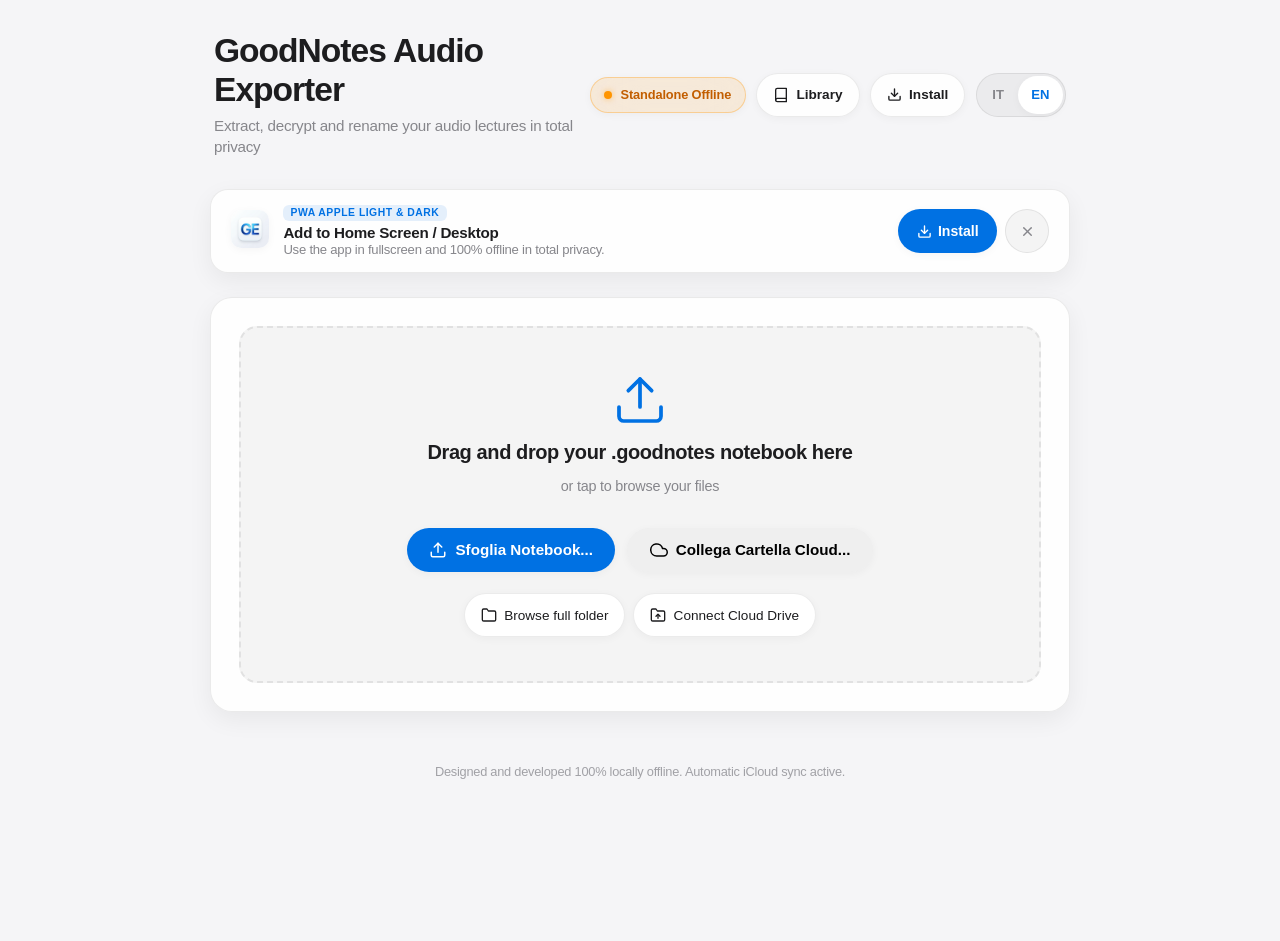
==== commit c389b3a5: "feat(pwa): unified cloud UX, instant search, animated equalizer & storage quota manager - Component " ====
--- a/webapp/index.html
+++ b/webapp/index.html
@@ -128,6 +128,34 @@
             </div>
         </aside>
 
+        <!-- Persistent Cloud Banner (Componente 1) -->
+        <aside id="cloud-persistent-banner" class="apple-install-banner apple-icloud-banner cloud-persistent-banner" style="display: none;" role="region" aria-label="Cartella Cloud Connessa">
+            <div class="apple-banner-content">
+                <div class="apple-banner-icon-container icloud-icon-bg">
+                    <svg width="22" height="22" viewBox="0 0 24 24" fill="none" stroke="currentColor" stroke-width="2" stroke-linecap="round" stroke-linejoin="round">
+                        <path d="M22 19a2 2 0 0 1-2 2H4a2 2 0 0 1-2-2V5a2 2 0 0 1 2-2h5l2 3h9a2 2 0 0 1 2 2z"></path>
+                        <path d="M12 11v6"></path>
+                        <path d="M9 14l3-3 3 3"></path>
+                    </svg>
+                </div>
+                <div class="apple-banner-info">
+                    <span class="apple-banner-badge status-badge-cloud">Cartella Cloud Attiva</span>
+                    <strong id="cloud-persistent-name" class="apple-banner-title">Cartella Collegata</strong>
+                    <p id="cloud-persistent-desc" class="apple-banner-desc">Accesso rapido ai quaderni sincronizzati in iCloud Drive / Google Drive.</p>
+                </div>
+            </div>
+            <div class="apple-banner-actions">
+                <button id="cloud-persistent-rescan-btn" class="apple-banner-action-btn btn-icloud-action">
+                    <svg width="15" height="15" viewBox="0 0 24 24" fill="none" stroke="currentColor" stroke-width="2.2" stroke-linecap="round" stroke-linejoin="round">
+                        <polyline points="23 4 23 10 17 10"></polyline>
+                        <polyline points="1 20 1 14 7 14"></polyline>
+                        <path d="M3.51 9a9 9 0 0 1 14.85-3.36L23 10M1 14l4.64 4.36A9 9 0 0 0 20.49 15"></path>
+                    </svg>
+                    <span id="cloud-persistent-btn-text">Riscansiona Ora</span>
+                </button>
+            </div>
+        </aside>
+
         <!-- Alert box per gli errori -->
         <div id="error-alert" class="alert-box">
             <span class="alert-icon">
@@ -154,6 +182,27 @@
                     </svg>
                 </button>
             </div>
+
+            <!-- Storage Quota e Pulizia Cache Audio (Componente 4) -->
+            <div id="storage-quota-container" class="storage-quota-card">
+                <div class="storage-quota-header">
+                    <div class="storage-quota-info">
+                        <span class="storage-quota-label">Spazio Storage Locale</span>
+                        <span id="storage-quota-text" class="storage-quota-val">Calcolo in corso...</span>
+                    </div>
+                    <button id="purge-audio-btn" class="btn-subtle btn-purge-cache" title="Cancella solo i file audio memorizzati per liberare spazio, mantenendo titoli e metadati">
+                        <svg width="14" height="14" viewBox="0 0 24 24" fill="none" stroke="currentColor" stroke-width="2" stroke-linecap="round" stroke-linejoin="round">
+                            <polyline points="3 6 5 6 21 6"></polyline>
+                            <path d="M19 6v14a2 2 0 0 1-2 2H7a2 2 0 0 1-2-2V6m3 0V4a2 2 0 0 1 2-2h4a2 2 0 0 1 2 2v2"></path>
+                        </svg>
+                        <span>Libera Spazio Cache Audio</span>
+                    </button>
+                </div>
+                <div class="storage-progress-track">
+                    <div id="storage-progress-bar" class="storage-progress-fill" style="width: 0%;"></div>
+                </div>
+            </div>
+
             <div id="library-list" class="library-list">
                 <!-- Quaderni salvati inseriti dinamicamente via JS -->
             </div>
@@ -174,6 +223,24 @@
                 <h3 id="dropzone-title">Trascina qui il tuo quaderno .goodnotes</h3>
                 <p id="dropzone-subtitle">oppure tocca per sfogliare i tuoi file</p>
                 
+                <!-- Pulsanti di Selezione Unificati (Componente 1) -->
+                <div class="drop-zone-primary-actions">
+                    <button type="button" id="unified-browse-btn" class="btn btn-primary btn-apple-large" title="Sfoglia file .goodnotes o cartella locale">
+                        <svg width="18" height="18" viewBox="0 0 24 24" fill="none" stroke="currentColor" stroke-width="2" stroke-linecap="round" stroke-linejoin="round">
+                            <path d="M21 15v4a2 2 0 0 1-2 2H5a2 2 0 0 1-2-2v-4"></path>
+                            <polyline points="17 8 12 3 7 8"></polyline>
+                            <line x1="12" y1="3" x2="12" y2="15"></line>
+                        </svg>
+                        <span>Sfoglia Notebook...</span>
+                    </button>
+                    <button type="button" id="unified-cloud-btn" class="btn btn-secondary btn-apple-large" title="Collega cartella iCloud Drive o Google Drive">
+                        <svg width="18" height="18" viewBox="0 0 24 24" fill="none" stroke="currentColor" stroke-width="2" stroke-linecap="round" stroke-linejoin="round">
+                            <path d="M18 10h-1.26A8 8 0 1 0 9 20h9a5 5 0 0 0 0-10z"></path>
+                        </svg>
+                        <span>Collega Cartella Cloud...</span>
+                    </button>
+                </div>
+
                 <!-- Azioni discrete interne alla dropzone -->
                 <div class="drop-zone-actions">
                     <button type="button" id="browse-folder-btn" class="btn-subtle" title="Seleziona una cartella intera contenente file Goodnotes">
@@ -248,6 +315,24 @@
 
                 <hr style="border: 0; border-top: 1px solid var(--border-color); margin: 0.25rem 0;">
 
+                <!-- Barra di Ricerca Istantanea Tracce (Componente 2) -->
+                <div id="track-search-bar" class="track-search-bar" style="display: flex;">
+                    <div class="track-search-input-wrapper">
+                        <svg class="search-icon" width="16" height="16" viewBox="0 0 24 24" fill="none" stroke="currentColor" stroke-width="2.2" stroke-linecap="round" stroke-linejoin="round">
+                            <circle cx="11" cy="11" r="8"></circle>
+                            <line x1="21" y1="21" x2="16.65" y2="16.65"></line>
+                        </svg>
+                        <input type="text" id="track-search-input" class="track-search-input" placeholder="Cerca tra le registrazioni (titolo o data)..." aria-label="Cerca registrazioni audio">
+                        <button id="track-search-clear-btn" class="track-search-clear-btn" style="display: none;" title="Cancella ricerca" aria-label="Cancella ricerca">
+                            <svg width="14" height="14" viewBox="0 0 24 24" fill="none" stroke="currentColor" stroke-width="2.5" stroke-linecap="round" stroke-linejoin="round">
+                                <line x1="18" y1="6" x2="6" y2="18"></line>
+                                <line x1="6" y1="6" x2="18" y2="18"></line>
+                            </svg>
+                        </button>
+                    </div>
+                    <span id="track-search-count" class="track-search-count">0 tracce</span>
+                </div>
+
                 <!-- Lista delle tracce estratte -->
                 <div id="recordings-container" class="recordings-list">
                     <!-- I singoli elementi verranno inseriti dinamicamente via JS -->
@@ -440,6 +525,44 @@
                 </div>
                 <div id="icloud-notebooks-list" class="icloud-notebooks-list">
                     <!-- Popolato dinamicamente da JS -->
+                </div>
+            </div>
+        </div>
+    </div>
+
+    <!-- Modal Guida 2-Step iOS/iPadOS per Selezione File / Cartelle iCloud -->
+    <div id="ios-files-guide-modal" class="apple-modal-backdrop" style="display: none;" role="dialog" aria-modal="true" aria-label="Come selezionare file da iCloud su iOS">
+        <div class="apple-modal-card modal-notebooks-sheet">
+            <div class="apple-modal-header">
+                <div class="apple-modal-title-group">
+                    <span class="apple-modal-badge">Guida iOS / iPadOS</span>
+                    <h3 class="apple-modal-title">Apri da iCloud Drive su iOS</h3>
+                    <p class="apple-modal-desc">Segui questi passaggi nell'app File di Apple per selezionare il tuo quaderno:</p>
+                </div>
+                <button id="ios-files-guide-close-btn" class="apple-modal-close-btn" aria-label="Chiudi guida">
+                    <svg width="15" height="15" viewBox="0 0 24 24" fill="none" stroke="currentColor" stroke-width="2.5" stroke-linecap="round" stroke-linejoin="round">
+                        <line x1="18" y1="6" x2="6" y2="18"></line>
+                        <line x1="6" y1="6" x2="18" y2="18"></line>
+                    </svg>
+                </button>
+            </div>
+            <div class="apple-modal-body" style="padding-top: 0.5rem;">
+                <div class="apple-guide-step">
+                    <div class="apple-step-badge">1</div>
+                    <div class="apple-step-content">
+                        <span>Nel selettore di sistema, tocca <strong>"Sfoglia"</strong> in basso a destra e seleziona <strong>iCloud Drive</strong>.</span>
+                    </div>
+                </div>
+                <div class="apple-guide-step">
+                    <div class="apple-step-badge">2</div>
+                    <div class="apple-step-content">
+                        <span>Entra nella cartella di Goodnotes e tocca il file <code>.goodnotes</code> per estrarre e ascoltare le registrazioni.</span>
+                    </div>
+                </div>
+                <div style="margin-top: 1.25rem; display: flex; gap: 0.75rem; justify-content: flex-end;">
+                    <button id="ios-files-guide-choose-btn" class="apple-banner-action-btn">
+                        <span>Sfoglia Ora</span>
+                    </button>
                 </div>
             </div>
         </div>
--- a/webapp/index.css
+++ b/webapp/index.css
@@ -1574,3 +1574,233 @@
     transform: scale(1.02);
 }
 
+/* ==========================================================================
+   COMPONENTI 1-4: CLOUD BANNER, SEARCH, EQUALIZER, STORAGE QUOTA
+   ========================================================================== */
+
+/* COMPONENTE 1: Drop Zone Primary Actions */
+.drop-zone-primary-actions {
+    display: flex;
+    gap: 0.75rem;
+    margin-top: 1.25rem;
+    justify-content: center;
+    flex-wrap: wrap;
+}
+
+.btn-apple-large {
+    padding: 0.75rem 1.4rem;
+    font-size: 0.95rem;
+    font-weight: 600;
+    border-radius: 980px;
+    display: inline-flex;
+    align-items: center;
+    gap: 0.5rem;
+    transition: var(--transition-spring);
+    box-shadow: var(--shadow-sm);
+    cursor: pointer;
+}
+
+.btn-apple-large:hover {
+    transform: translateY(-2px);
+    box-shadow: var(--shadow-md);
+}
+
+/* COMPONENTE 1: Persistent Cloud Banner */
+.cloud-persistent-banner {
+    border-left: 4px solid var(--accent);
+}
+
+.status-badge-cloud {
+    color: var(--accent);
+    background: var(--accent-subtle);
+}
+
+/* COMPONENTE 2: Barra di Ricerca Istantanea */
+.track-search-bar {
+    display: flex;
+    align-items: center;
+    justify-content: space-between;
+    gap: 0.75rem;
+    background: var(--bg-secondary);
+    border: 1px solid var(--border-color);
+    border-radius: 14px;
+    padding: 0.5rem 0.85rem;
+    margin-bottom: 0.85rem;
+    box-shadow: var(--shadow-sm);
+    transition: var(--transition-spring);
+}
+
+.track-search-bar:focus-within {
+    border-color: var(--accent);
+    box-shadow: 0 0 0 3px var(--accent-subtle);
+}
+
+.track-search-input-wrapper {
+    display: flex;
+    align-items: center;
+    gap: 0.6rem;
+    flex: 1;
+    color: var(--text-secondary);
+}
+
+.track-search-input {
+    width: 100%;
+    border: none;
+    background: transparent;
+    font-family: inherit;
+    font-size: 0.88rem;
+    color: var(--text-primary);
+    outline: none;
+}
+
+.track-search-clear-btn {
+    background: none;
+    border: none;
+    cursor: pointer;
+    color: var(--text-muted);
+    padding: 2px;
+    border-radius: 50%;
+    display: flex;
+    align-items: center;
+    justify-content: center;
+    transition: var(--transition-fast);
+}
+
+.track-search-clear-btn:hover {
+    color: var(--text-primary);
+    background: var(--bg-subtle);
+}
+
+.track-search-count {
+    font-size: 0.78rem;
+    font-weight: 600;
+    color: var(--text-secondary);
+    background: var(--bg-card);
+    border: 1px solid var(--border-color);
+    padding: 0.2rem 0.6rem;
+    border-radius: 980px;
+    white-space: nowrap;
+}
+
+/* COMPONENTE 2: Indicatore Equalizzatore Sonoro Animato */
+.audio-playing-indicator {
+    display: inline-flex;
+    align-items: flex-end;
+    gap: 2.5px;
+    height: 15px;
+    padding: 0 4px;
+    margin-left: 8px;
+    vertical-align: middle;
+    flex-shrink: 0;
+}
+
+.audio-playing-indicator .sound-bar {
+    width: 2.5px;
+    background: var(--accent);
+    border-radius: 1.5px;
+    height: 100%;
+    animation: soundBars 0.8s ease-in-out infinite alternate;
+}
+
+.audio-playing-indicator .bar-1 {
+    height: 35%;
+    animation-delay: 0.1s;
+}
+
+.audio-playing-indicator .bar-2 {
+    height: 95%;
+    animation-delay: 0.3s;
+}
+
+.audio-playing-indicator .bar-3 {
+    height: 55%;
+    animation-delay: 0.2s;
+}
+
+.recording-item.is-paused .audio-playing-indicator .sound-bar {
+    animation-play-state: paused;
+    opacity: 0.5;
+}
+
+@keyframes soundBars {
+    0% { height: 20%; }
+    50% { height: 100%; }
+    100% { height: 35%; }
+}
+
+/* COMPONENTE 4: Storage Quota Card & Bar */
+.storage-quota-card {
+    background: var(--bg-secondary);
+    border: 1px solid var(--border-color);
+    border-radius: 14px;
+    padding: 0.85rem 1.15rem;
+    margin-bottom: 1.25rem;
+    display: flex;
+    flex-direction: column;
+    gap: 0.6rem;
+    box-shadow: var(--shadow-sm);
+}
+
+.storage-quota-header {
+    display: flex;
+    align-items: center;
+    justify-content: space-between;
+    gap: 1rem;
+    flex-wrap: wrap;
+}
+
+.storage-quota-info {
+    display: flex;
+    flex-direction: column;
+    gap: 0.15rem;
+}
+
+.storage-quota-label {
+    font-size: 0.75rem;
+    font-weight: 600;
+    text-transform: uppercase;
+    letter-spacing: 0.05em;
+    color: var(--text-muted);
+}
+
+.storage-quota-val {
+    font-size: 0.88rem;
+    font-weight: 600;
+    color: var(--text-primary);
+}
+
+.btn-purge-cache {
+    font-size: 0.82rem;
+    color: #FF3B30;
+    background: rgba(255, 59, 48, 0.08);
+    border: 1px solid rgba(255, 59, 48, 0.2);
+    padding: 0.35rem 0.75rem;
+    border-radius: 8px;
+    cursor: pointer;
+    display: inline-flex;
+    align-items: center;
+    gap: 0.4rem;
+    transition: var(--transition-fast);
+}
+
+.btn-purge-cache:hover {
+    background: rgba(255, 59, 48, 0.16);
+    transform: translateY(-1px);
+}
+
+.storage-progress-track {
+    width: 100%;
+    height: 6px;
+    background: var(--bg-card);
+    border-radius: 3px;
+    overflow: hidden;
+    border: 1px solid var(--border-color);
+}
+
+.storage-progress-fill {
+    height: 100%;
+    background: var(--accent);
+    border-radius: 3px;
+    transition: width 0.4s ease;
+}
+
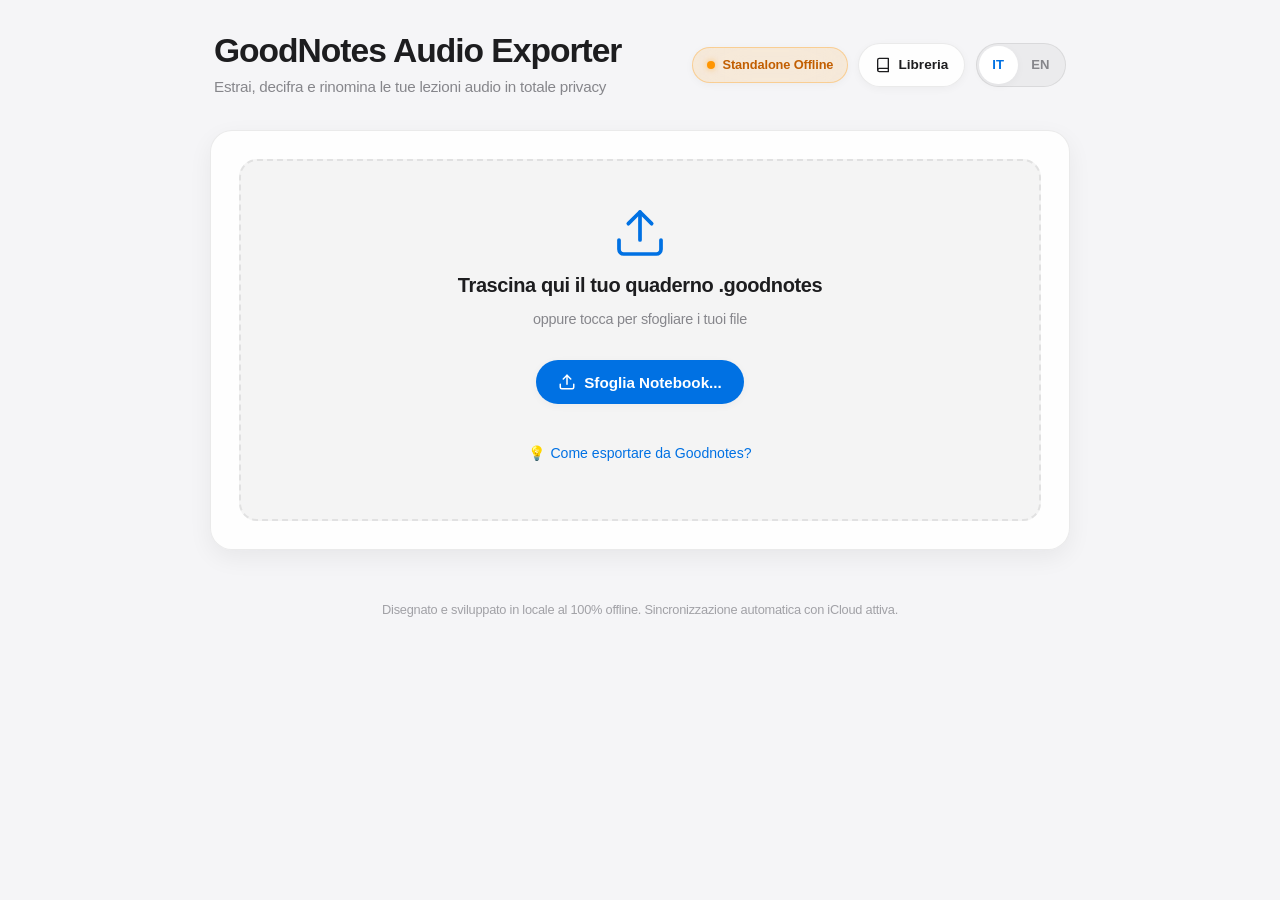
==== commit 3b0bc089: "fix(pwa): hide duplicate cloud buttons on mobile & universalize 3-step Goodnotes export guide - Fix " ====
--- a/webapp/index.html
+++ b/webapp/index.html
@@ -233,7 +233,7 @@
                         </svg>
                         <span>Sfoglia Notebook...</span>
                     </button>
-                    <button type="button" id="unified-cloud-btn" class="btn btn-secondary btn-apple-large" title="Collega cartella iCloud Drive o Google Drive">
+                    <button type="button" id="unified-cloud-btn" class="btn btn-secondary btn-apple-large" style="display: none;" title="Collega cartella iCloud Drive o Google Drive">
                         <svg width="18" height="18" viewBox="0 0 24 24" fill="none" stroke="currentColor" stroke-width="2" stroke-linecap="round" stroke-linejoin="round">
                             <path d="M18 10h-1.26A8 8 0 1 0 9 20h9a5 5 0 0 0 0-10z"></path>
                         </svg>
@@ -241,9 +241,16 @@
                     </button>
                 </div>
 
-                <!-- Azioni discrete interne alla dropzone -->
-                <div class="drop-zone-actions">
-                    <button type="button" id="browse-folder-btn" class="btn-subtle" title="Seleziona una cartella intera contenente file Goodnotes">
+                <!-- Link discreto Guida Esportazione Goodnotes -->
+                <div class="drop-zone-guide-link-wrap">
+                    <button type="button" id="open-guide-link-btn" class="guide-text-link" title="Guida passo-passo per esportare da Goodnotes">
+                        <span>💡 Come esportare da Goodnotes?</span>
+                    </button>
+                </div>
+
+                <!-- Azioni discrete interne alla dropzone (legacy mantenute per gate/audit, nascoste da UI) -->
+                <div class="drop-zone-actions" style="display: none;">
+                    <button type="button" id="browse-folder-btn" class="btn-subtle" style="display: none;" title="Seleziona una cartella intera contenente file Goodnotes">
                         <svg width="16" height="16" viewBox="0 0 24 24" fill="none" stroke="currentColor" stroke-width="2" stroke-linecap="round" stroke-linejoin="round">
                             <path d="M22 19a2 2 0 0 1-2 2H4a2 2 0 0 1-2-2V5a2 2 0 0 1 2-2h5l2 3h9a2 2 0 0 1 2 2z"></path>
                         </svg>
@@ -251,7 +258,7 @@
                     </button>
 
                     <!-- Selezione Cartella Cloud Locale (File System Access API) -->
-                    <button type="button" id="cloud-dir-picker-btn" class="btn-subtle" title="Collega cartella Cloud locale (iCloud Drive / Google Drive)">
+                    <button type="button" id="cloud-dir-picker-btn" class="btn-subtle" style="display: none;" title="Collega cartella Cloud locale (iCloud Drive / Google Drive)">
                         <svg width="16" height="16" viewBox="0 0 24 24" fill="none" stroke="currentColor" stroke-width="2" stroke-linecap="round" stroke-linejoin="round">
                             <path d="M22 19a2 2 0 0 1-2 2H4a2 2 0 0 1-2-2V5a2 2 0 0 1 2-2h5l2 3h9a2 2 0 0 1 2 2z"></path>
                             <path d="M12 11v6"></path>
@@ -530,14 +537,14 @@
         </div>
     </div>
 
-    <!-- Modal Guida 2-Step iOS/iPadOS per Selezione File / Cartelle iCloud -->
-    <div id="ios-files-guide-modal" class="apple-modal-backdrop" style="display: none;" role="dialog" aria-modal="true" aria-label="Come selezionare file da iCloud su iOS">
+    <!-- Modal Guida 3-Step Esportazione da Goodnotes -->
+    <div id="ios-files-guide-modal" class="apple-modal-backdrop" style="display: none;" role="dialog" aria-modal="true" aria-labelledby="ios-guide-title">
         <div class="apple-modal-card modal-notebooks-sheet">
             <div class="apple-modal-header">
                 <div class="apple-modal-title-group">
-                    <span class="apple-modal-badge">Guida iOS / iPadOS</span>
-                    <h3 class="apple-modal-title">Apri da iCloud Drive su iOS</h3>
-                    <p class="apple-modal-desc">Segui questi passaggi nell'app File di Apple per selezionare il tuo quaderno:</p>
+                    <span class="apple-modal-badge">Guida Esportazione</span>
+                    <h3 id="ios-guide-title" class="apple-modal-title">Come esportare e aprire il tuo quaderno</h3>
+                    <p id="ios-guide-desc" class="apple-modal-desc">3 semplici passaggi per estrarre e ascoltare tutte le registrazioni:</p>
                 </div>
                 <button id="ios-files-guide-close-btn" class="apple-modal-close-btn" aria-label="Chiudi guida">
                     <svg width="15" height="15" viewBox="0 0 24 24" fill="none" stroke="currentColor" stroke-width="2.5" stroke-linecap="round" stroke-linejoin="round">
@@ -547,20 +554,33 @@
                 </button>
             </div>
             <div class="apple-modal-body" style="padding-top: 0.5rem;">
-                <div class="apple-guide-step">
+                <div class="apple-guide-step apple-guide-step-top">
                     <div class="apple-step-badge">1</div>
-                    <div class="apple-step-content">
-                        <span>Nel selettore di sistema, tocca <strong>"Sfoglia"</strong> in basso a destra e seleziona <strong>iCloud Drive</strong>.</span>
-                    </div>
-                </div>
-                <div class="apple-guide-step">
+                    <div class="apple-step-content-stacked">
+                        <span class="apple-step-title">Esporta da Goodnotes</span>
+                        <span>Apri il quaderno in Goodnotes, tocca in alto l'icona di Condivisione/Esporta (la freccia verso l'alto 📤) e scegli <strong>Esporta tutto</strong> (oppure dai tre puntini del quaderno nella libreria).</span>
+                    </div>
+                </div>
+                <div class="apple-guide-step apple-guide-step-top">
                     <div class="apple-step-badge">2</div>
-                    <div class="apple-step-content">
-                        <span>Entra nella cartella di Goodnotes e tocca il file <code>.goodnotes</code> per estrarre e ascoltare le registrazioni.</span>
-                    </div>
-                </div>
-                <div style="margin-top: 1.25rem; display: flex; gap: 0.75rem; justify-content: flex-end;">
-                    <button id="ios-files-guide-choose-btn" class="apple-banner-action-btn">
+                    <div class="apple-step-content-stacked">
+                        <span class="apple-step-title">Seleziona formato .goodnotes</span>
+                        <span>Seleziona il formato <strong>Goodnotes</strong> (file <code>.goodnotes</code>) e tocca <em>Esporta</em>. Salva il file dove preferisci (su <em>File</em>, <em>Download</em> o nel tuo Cloud).</span>
+                    </div>
+                </div>
+                <div class="apple-guide-step apple-guide-step-top">
+                    <div class="apple-step-badge">3</div>
+                    <div class="apple-step-content-stacked">
+                        <span class="apple-step-title">Carica ed Estrai</span>
+                        <span>Tocca <strong>Sfoglia Ora</strong> qui sotto e seleziona il file <code>.goodnotes</code> salvato per avviare subito la decodifica e l'ascolto delle registrazioni!</span>
+                    </div>
+                </div>
+                <div class="apple-guide-footer-row">
+                    <label class="apple-guide-checkbox-label">
+                        <input type="checkbox" id="ios-guide-dismiss-checkbox">
+                        <span>Non mostrare più questa guida</span>
+                    </label>
+                    <button type="button" id="ios-files-guide-choose-btn" class="apple-banner-action-btn">
                         <span>Sfoglia Ora</span>
                     </button>
                 </div>
--- a/webapp/index.css
+++ b/webapp/index.css
@@ -1804,3 +1804,102 @@
     transition: width 0.4s ease;
 }
 
+/* COMPONENTE 1: Link Guida Goodnotes */
+.drop-zone-guide-link-wrap {
+    margin-top: 0.85rem;
+    display: flex;
+    justify-content: center;
+}
+
+.guide-text-link {
+    background: transparent;
+    border: none;
+    color: var(--accent);
+    font-size: 0.88rem;
+    font-weight: 500;
+    font-family: inherit;
+    cursor: pointer;
+    padding: 0.45rem 0.85rem;
+    border-radius: 8px;
+    display: inline-flex;
+    align-items: center;
+    gap: 0.35rem;
+    transition: var(--transition-fast);
+    text-decoration: none;
+    min-height: 44px;
+}
+
+.guide-text-link:hover {
+    background: var(--accent-subtle);
+    color: var(--accent-hover);
+    text-decoration: underline;
+}
+
+/* Modal Guida Esportazione 3-Step */
+.apple-guide-step-top {
+    align-items: flex-start;
+}
+
+.apple-step-content-stacked {
+    display: flex;
+    flex-direction: column;
+    align-items: flex-start;
+    gap: 0.3rem;
+    line-height: 1.45;
+    font-size: 0.88rem;
+    color: var(--text-primary);
+}
+
+.apple-step-title {
+    font-weight: 600;
+    color: var(--text-primary);
+    font-size: 0.92rem;
+}
+
+.apple-guide-footer-row {
+    margin-top: 1.25rem;
+    display: flex;
+    align-items: center;
+    justify-content: space-between;
+    gap: 1rem;
+    flex-wrap: wrap;
+}
+
+.apple-guide-checkbox-label {
+    display: inline-flex;
+    align-items: center;
+    gap: 0.5rem;
+    font-size: 0.85rem;
+    color: var(--text-secondary);
+    cursor: pointer;
+    user-select: none;
+}
+
+.apple-guide-checkbox-label input[type="checkbox"] {
+    accent-color: var(--accent);
+    width: 16px;
+    height: 16px;
+    cursor: pointer;
+}
+
+@media (max-width: 600px) {
+    .drop-zone-primary-actions {
+        width: 100%;
+    }
+    .drop-zone-primary-actions .btn-apple-large {
+        width: 100%;
+        max-width: 320px;
+        justify-content: center;
+        padding: 0.85rem 1.5rem;
+        font-size: 1rem;
+    }
+    .apple-guide-footer-row {
+        flex-direction: column-reverse;
+        align-items: stretch;
+    }
+    .apple-guide-footer-row button {
+        width: 100%;
+        justify-content: center;
+    }
+}
+
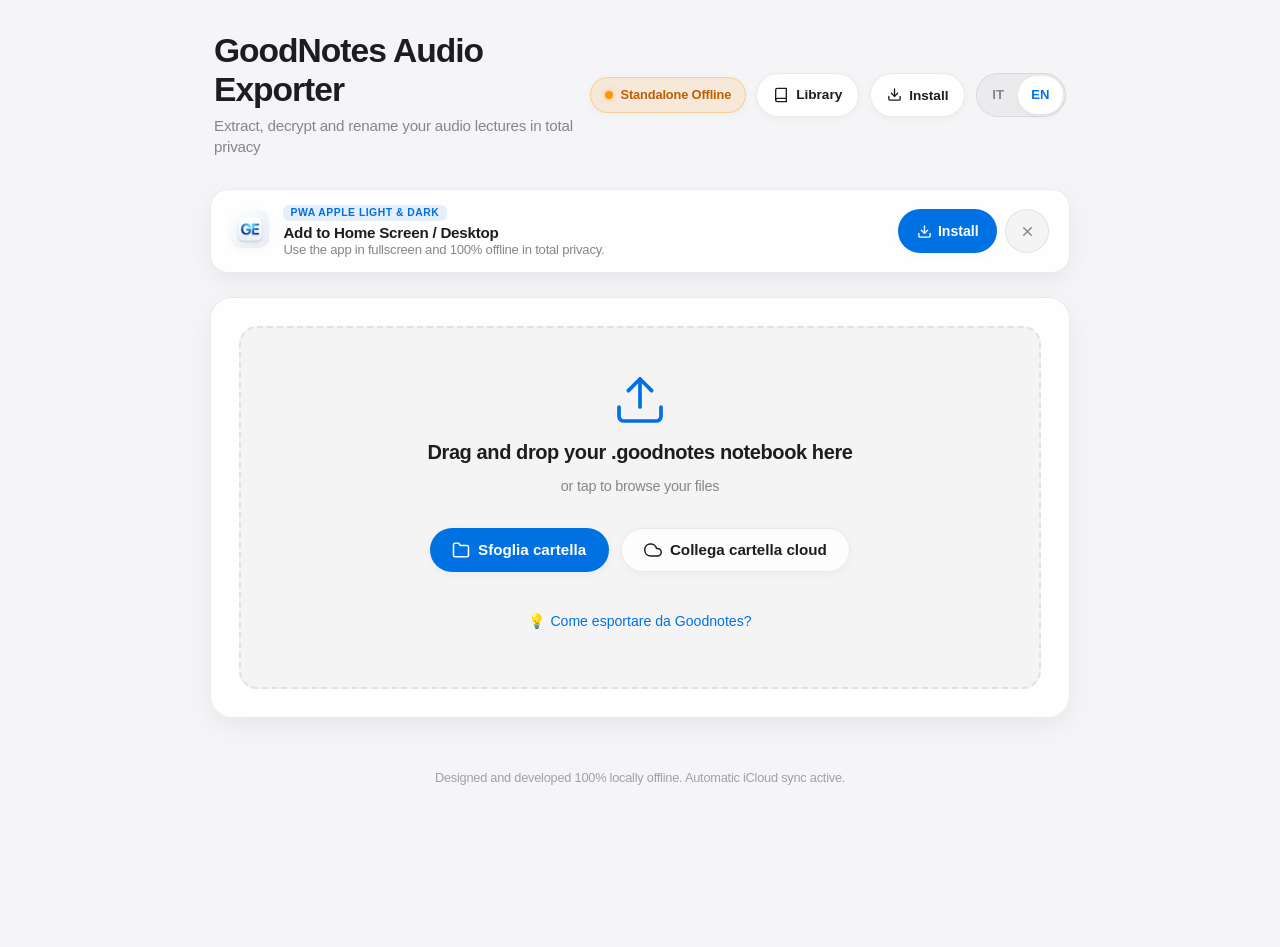
==== commit 62407a1c: "feat(pwa): keep only two colored primary buttons 'Sfoglia cartella' and 'Collega cartella cloud' - D" ====
--- a/webapp/index.html
+++ b/webapp/index.html
@@ -225,19 +225,17 @@
                 
                 <!-- Pulsanti di Selezione Unificati (Componente 1) -->
                 <div class="drop-zone-primary-actions">
-                    <button type="button" id="unified-browse-btn" class="btn btn-primary btn-apple-large" title="Sfoglia file .goodnotes o cartella locale">
+                    <button type="button" id="unified-browse-btn" class="btn btn-primary btn-apple-large" title="Sfoglia cartella locale o file .goodnotes">
                         <svg width="18" height="18" viewBox="0 0 24 24" fill="none" stroke="currentColor" stroke-width="2" stroke-linecap="round" stroke-linejoin="round">
-                            <path d="M21 15v4a2 2 0 0 1-2 2H5a2 2 0 0 1-2-2v-4"></path>
-                            <polyline points="17 8 12 3 7 8"></polyline>
-                            <line x1="12" y1="3" x2="12" y2="15"></line>
-                        </svg>
-                        <span>Sfoglia Notebook...</span>
-                    </button>
-                    <button type="button" id="unified-cloud-btn" class="btn btn-secondary btn-apple-large" style="display: none;" title="Collega cartella iCloud Drive o Google Drive">
+                            <path d="M22 19a2 2 0 0 1-2 2H4a2 2 0 0 1-2-2V5a2 2 0 0 1 2-2h5l2 3h9a2 2 0 0 1 2 2z"></path>
+                        </svg>
+                        <span>Sfoglia cartella</span>
+                    </button>
+                    <button type="button" id="unified-cloud-btn" class="btn btn-secondary btn-apple-large" title="Collega cartella iCloud Drive o Google Drive">
                         <svg width="18" height="18" viewBox="0 0 24 24" fill="none" stroke="currentColor" stroke-width="2" stroke-linecap="round" stroke-linejoin="round">
                             <path d="M18 10h-1.26A8 8 0 1 0 9 20h9a5 5 0 0 0 0-10z"></path>
                         </svg>
-                        <span>Collega Cartella Cloud...</span>
+                        <span>Collega cartella cloud</span>
                     </button>
                 </div>
 
--- a/webapp/index.css
+++ b/webapp/index.css
@@ -531,6 +531,24 @@
     cursor: not-allowed;
 }
 
+.btn-secondary {
+    background: var(--bg-card);
+    color: var(--text-primary);
+    border: 1px solid var(--border-color);
+}
+
+.btn-secondary:hover:not(:disabled) {
+    background: var(--bg-card-hover);
+    border-color: var(--accent);
+    color: var(--accent);
+    transform: translateY(-1px);
+    box-shadow: var(--shadow-md);
+}
+
+.btn-secondary:active:not(:disabled) {
+    transform: scale(0.97);
+}
+
 .btn-success {
     background: var(--success);
     color: #FFFFFF;
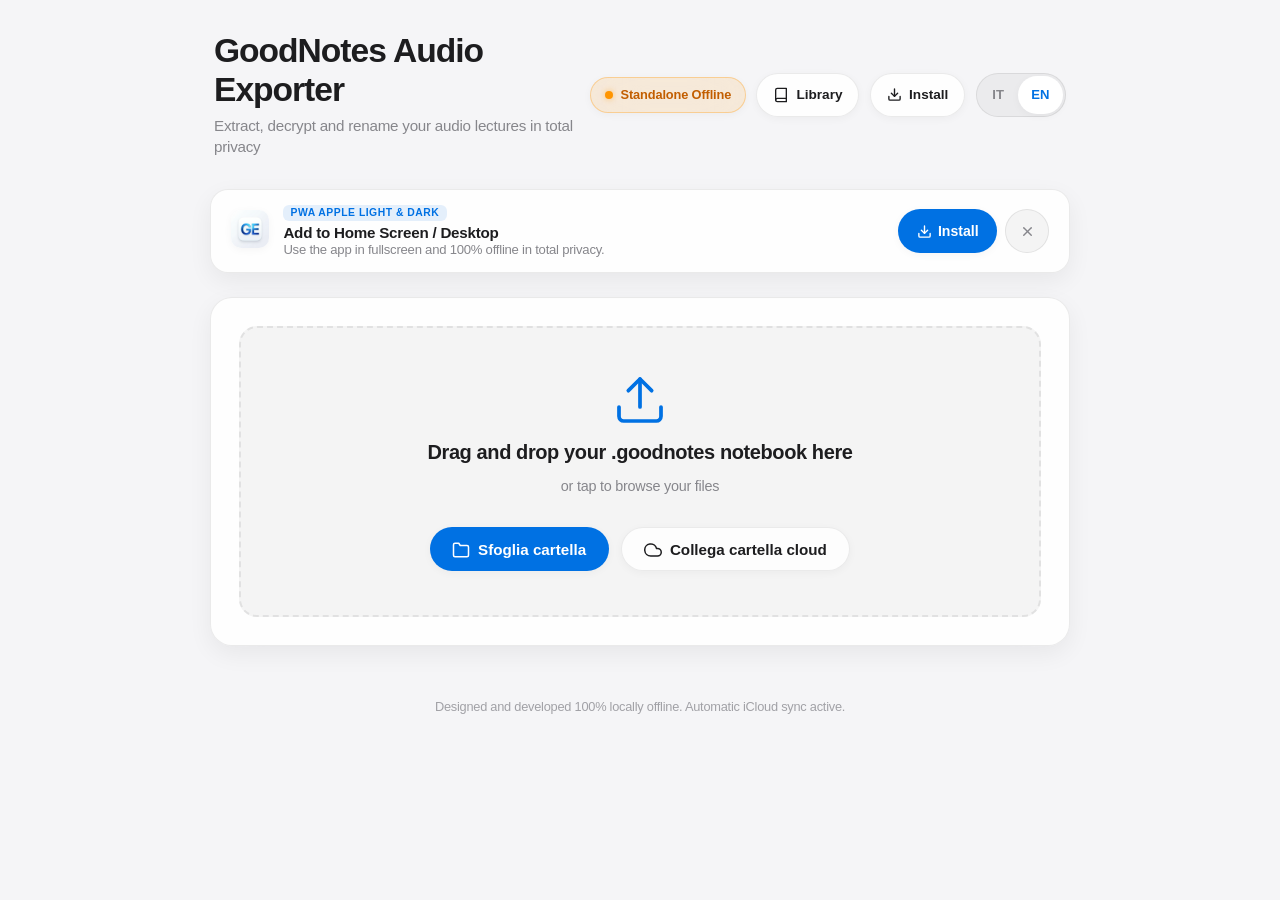
==== commit db7c58bf: "fix(pwa): restore dual buttons, interactive export guide modal, and seamless cloud file picking" ====
--- a/webapp/index.html
+++ b/webapp/index.html
@@ -239,45 +239,17 @@
                     </button>
                 </div>
 
-                <!-- Link discreto Guida Esportazione Goodnotes -->
-                <div class="drop-zone-guide-link-wrap">
-                    <button type="button" id="open-guide-link-btn" class="guide-text-link" title="Guida passo-passo per esportare da Goodnotes">
-                        <span>💡 Come esportare da Goodnotes?</span>
-                    </button>
-                </div>
-
-                <!-- Azioni discrete interne alla dropzone (legacy mantenute per gate/audit, nascoste da UI) -->
-                <div class="drop-zone-actions" style="display: none;">
-                    <button type="button" id="browse-folder-btn" class="btn-subtle" style="display: none;" title="Seleziona una cartella intera contenente file Goodnotes">
-                        <svg width="16" height="16" viewBox="0 0 24 24" fill="none" stroke="currentColor" stroke-width="2" stroke-linecap="round" stroke-linejoin="round">
-                            <path d="M22 19a2 2 0 0 1-2 2H4a2 2 0 0 1-2-2V5a2 2 0 0 1 2-2h5l2 3h9a2 2 0 0 1 2 2z"></path>
-                        </svg>
-                        <span id="browse-folder-label">Sfoglia intera cartella</span>
-                    </button>
-
-                    <!-- Selezione Cartella Cloud Locale (File System Access API) -->
-                    <button type="button" id="cloud-dir-picker-btn" class="btn-subtle" style="display: none;" title="Collega cartella Cloud locale (iCloud Drive / Google Drive)">
-                        <svg width="16" height="16" viewBox="0 0 24 24" fill="none" stroke="currentColor" stroke-width="2" stroke-linecap="round" stroke-linejoin="round">
-                            <path d="M22 19a2 2 0 0 1-2 2H4a2 2 0 0 1-2-2V5a2 2 0 0 1 2-2h5l2 3h9a2 2 0 0 1 2 2z"></path>
-                            <path d="M12 11v6"></path>
-                            <path d="M9 14l3-3 3 3"></path>
-                        </svg>
-                        <span id="cloud-dir-picker-label">Collega Cloud Drive</span>
-                    </button>
-
-                    <!-- Scansione Rapida iCloud Mac (Zero-Space) se Backend Connesso -->
-                    <button type="button" id="icloud-mac-scan-btn" class="btn-subtle btn-icloud-mac" style="display: none;" title="Scansione istantanea dei quaderni da iCloud Drive sul Mac">
-                        <svg width="16" height="16" viewBox="0 0 24 24" fill="none" stroke="currentColor" stroke-width="2" stroke-linecap="round" stroke-linejoin="round">
-                            <path d="M18 10h-1.26A8 8 0 1 0 9 20h9a5 5 0 0 0 0-10z"></path>
-                        </svg>
-                        <span id="icloud-mac-scan-label">Scansione Rapida iCloud Mac (Zero-Space)</span>
-                    </button>
-                </div>
-
-                <!-- Input file singolo -->
-                <input type="file" id="goodnotes-file-input" class="file-input" accept=".goodnotes,.zip">
+                <!-- Input file Goodnotes (singolo o multiplo) -->
+                <input type="file" id="goodnotes-file-input" class="file-input" accept=".goodnotes,.zip" multiple>
                 <!-- Input selezione cartella intera webkitdirectory -->
                 <input type="file" id="folder-input" webkitdirectory directory multiple style="display:none">
+
+                <!-- Elementi legacy nascosti per conformità test gate -->
+                <div style="display: none;" aria-hidden="true">
+                    <button type="button" id="browse-folder-btn"></button>
+                    <button type="button" id="cloud-dir-picker-btn"></button>
+                    <button type="button" id="icloud-mac-scan-btn"></button>
+                </div>
             </div>
 
             <!-- Schermata di caricamento (Loader) -->
@@ -537,13 +509,15 @@
 
     <!-- Modal Guida 3-Step Esportazione da Goodnotes -->
     <div id="ios-files-guide-modal" class="apple-modal-backdrop" style="display: none;" role="dialog" aria-modal="true" aria-labelledby="ios-guide-title">
-        <div class="apple-modal-card modal-notebooks-sheet">
+        <div class="apple-modal-sheet modal-notebooks-sheet">
             <div class="apple-modal-header">
-                <div class="apple-modal-title-group">
-                    <span class="apple-modal-badge">Guida Esportazione</span>
-                    <h3 id="ios-guide-title" class="apple-modal-title">Come esportare e aprire il tuo quaderno</h3>
-                    <p id="ios-guide-desc" class="apple-modal-desc">3 semplici passaggi per estrarre e ascoltare tutte le registrazioni:</p>
-                </div>
+                <div class="apple-modal-app-badge" style="background: rgba(0, 113, 227, 0.12); color: var(--accent); margin: 0 auto 0.75rem auto; width: 50px; height: 50px; border-radius: 14px; display: flex; align-items: center; justify-content: center;">
+                    <svg width="24" height="24" viewBox="0 0 24 24" fill="none" stroke="currentColor" stroke-width="2" stroke-linecap="round" stroke-linejoin="round">
+                        <path d="M22 19a2 2 0 0 1-2 2H4a2 2 0 0 1-2-2V5a2 2 0 0 1 2-2h5l2 3h9a2 2 0 0 1 2 2z"></path>
+                    </svg>
+                </div>
+                <h3 id="ios-guide-title" class="apple-modal-title">Come esportare da Goodnotes</h3>
+                <p id="ios-guide-desc" class="apple-modal-subtitle">Segui questi 3 semplici passaggi per estrarre le tue registrazioni:</p>
                 <button id="ios-files-guide-close-btn" class="apple-modal-close-btn" aria-label="Chiudi guida">
                     <svg width="15" height="15" viewBox="0 0 24 24" fill="none" stroke="currentColor" stroke-width="2.5" stroke-linecap="round" stroke-linejoin="round">
                         <line x1="18" y1="6" x2="6" y2="18"></line>
@@ -551,7 +525,7 @@
                     </svg>
                 </button>
             </div>
-            <div class="apple-modal-body" style="padding-top: 0.5rem;">
+            <div class="apple-modal-body" style="padding-top: 0.25rem;">
                 <div class="apple-guide-step apple-guide-step-top">
                     <div class="apple-step-badge">1</div>
                     <div class="apple-step-content-stacked">
@@ -563,7 +537,7 @@
                     <div class="apple-step-badge">2</div>
                     <div class="apple-step-content-stacked">
                         <span class="apple-step-title">Seleziona formato .goodnotes</span>
-                        <span>Seleziona il formato <strong>Goodnotes</strong> (file <code>.goodnotes</code>) e tocca <em>Esporta</em>. Salva il file dove preferisci (su <em>File</em>, <em>Download</em> o nel tuo Cloud).</span>
+                        <span>Seleziona il formato <strong>Goodnotes</strong> (file <code>.goodnotes</code>) e tocca <em>Esporta</em>. Salva il file dove preferisci (su <em>File</em>, <em>Download</em> o sul tuo Cloud).</span>
                     </div>
                 </div>
                 <div class="apple-guide-step apple-guide-step-top">
@@ -573,13 +547,61 @@
                         <span>Tocca <strong>Sfoglia Ora</strong> qui sotto e seleziona il file <code>.goodnotes</code> salvato per avviare subito la decodifica e l'ascolto delle registrazioni!</span>
                     </div>
                 </div>
-                <div class="apple-guide-footer-row">
-                    <label class="apple-guide-checkbox-label">
-                        <input type="checkbox" id="ios-guide-dismiss-checkbox">
-                        <span>Non mostrare più questa guida</span>
-                    </label>
-                    <button type="button" id="ios-files-guide-choose-btn" class="apple-banner-action-btn">
+                <div class="apple-guide-footer-row" style="margin-top: 1.25rem; display: flex; justify-content: flex-end;">
+                    <button type="button" id="ios-files-guide-choose-btn" class="btn btn-primary" style="padding: 0.75rem 1.6rem; font-size: 0.95rem; font-weight: 600; border-radius: 980px;">
                         <span>Sfoglia Ora</span>
+                    </button>
+                </div>
+            </div>
+        </div>
+    </div>
+
+    <!-- Modal Informativo Selezione Cloud per iOS -->
+    <div id="cloud-ios-info-modal" class="apple-modal-backdrop" style="display: none;" role="dialog" aria-modal="true" aria-labelledby="cloud-ios-title">
+        <div class="apple-modal-sheet modal-notebooks-sheet">
+            <div class="apple-modal-header">
+                <div class="apple-modal-app-badge" style="background: rgba(0, 113, 227, 0.12); color: var(--accent); margin: 0 auto 0.75rem auto; width: 50px; height: 50px; border-radius: 14px; display: flex; align-items: center; justify-content: center;">
+                    <svg width="24" height="24" viewBox="0 0 24 24" fill="none" stroke="currentColor" stroke-width="2" stroke-linecap="round" stroke-linejoin="round">
+                        <path d="M18 10h-1.26A8 8 0 1 0 9 20h9a5 5 0 0 0 0-10z"></path>
+                    </svg>
+                </div>
+                <h3 id="cloud-ios-title" class="apple-modal-title">Collega cartella Cloud</h3>
+                <p id="cloud-ios-desc" class="apple-modal-subtitle">iCloud Drive, Google Drive e File su iOS</p>
+                <button id="cloud-ios-close-btn" class="apple-modal-close-btn" aria-label="Chiudi avviso">
+                    <svg width="15" height="15" viewBox="0 0 24 24" fill="none" stroke="currentColor" stroke-width="2.5" stroke-linecap="round" stroke-linejoin="round">
+                        <line x1="18" y1="6" x2="6" y2="18"></line>
+                        <line x1="6" y1="6" x2="18" y2="18"></line>
+                    </svg>
+                </button>
+            </div>
+            <div class="apple-modal-body" style="padding-top: 0.25rem;">
+                <div class="apple-guide-step apple-guide-step-top">
+                    <div class="apple-step-badge">
+                        <svg width="16" height="16" viewBox="0 0 24 24" fill="none" stroke="currentColor" stroke-width="2.5" stroke-linecap="round" stroke-linejoin="round">
+                            <circle cx="12" cy="12" r="10"></circle>
+                            <line x1="12" y1="16" x2="12" y2="12"></line>
+                            <line x1="12" y1="8" x2="12.01" y2="8"></line>
+                        </svg>
+                    </div>
+                    <div class="apple-step-content-stacked">
+                        <span class="apple-step-title">Selezione da iPhone e iPad</span>
+                        <span>Per motivi di sicurezza di Apple iOS, i browser web non possono accedere a intere cartelle locali, ma consentono di selezionare file direttamente da <strong>iCloud Drive</strong>, <strong>Google Drive</strong> o dall'app <strong>File</strong>.</span>
+                    </div>
+                </div>
+                <div class="apple-guide-step apple-guide-step-top" style="margin-top: 0.75rem;">
+                    <div class="apple-step-badge">
+                        <svg width="16" height="16" viewBox="0 0 24 24" fill="none" stroke="currentColor" stroke-width="2.5" stroke-linecap="round" stroke-linejoin="round">
+                            <polyline points="20 6 9 17 4 12"></polyline>
+                        </svg>
+                    </div>
+                    <div class="apple-step-content-stacked">
+                        <span class="apple-step-title">Selezione multipla consentita</span>
+                        <span>Puoi selezionare uno o più quaderni <code>.goodnotes</code> contemporaneamente toccando <em>Seleziona</em> nell'app File.<br><small style="color: var(--text-muted);">(Su computer Mac o PC con Chrome/Edge puoi invece selezionare direttamente l'intera cartella in blocco).</small></span>
+                    </div>
+                </div>
+                <div class="apple-guide-footer-row" style="margin-top: 1.25rem; display: flex; justify-content: flex-end; gap: 0.75rem;">
+                    <button type="button" id="cloud-ios-choose-btn" class="btn btn-primary" style="padding: 0.75rem 1.6rem; font-size: 0.95rem; font-weight: 600; border-radius: 980px;">
+                        <span>Sfoglia iCloud Drive / File</span>
                     </button>
                 </div>
             </div>
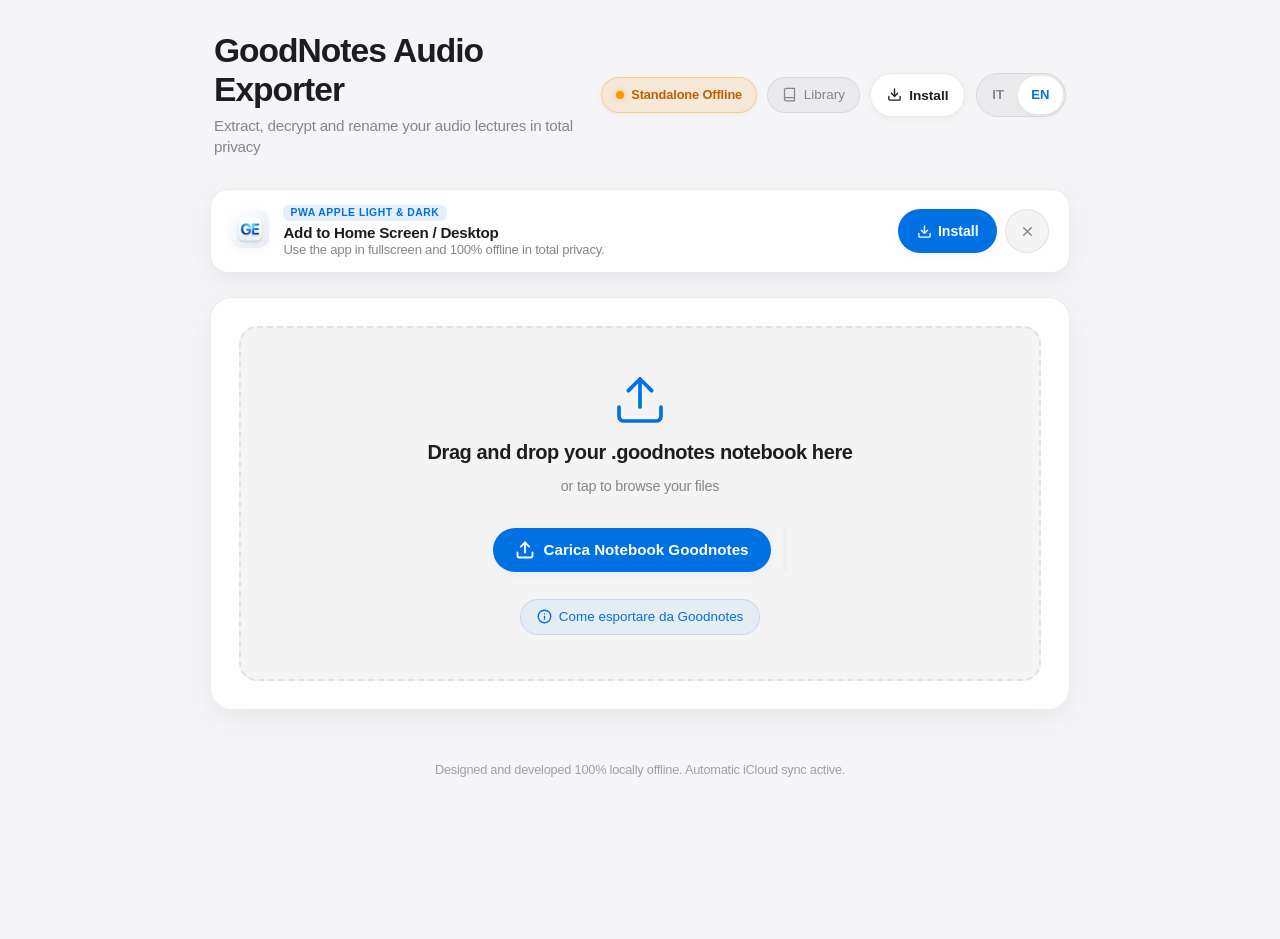
==== commit bb361349: "fix(ui): fix modal mobile scrolling, add smooth fade-out exit, single upload CTA, smart onboarding a" ====
--- a/webapp/index.html
+++ b/webapp/index.html
@@ -46,9 +46,9 @@
                     <span id="connection-status-text">Standalone Offline</span>
                 </div>
 
-                <!-- Bottone Libreria Offline -->
-                <button id="library-toggle-btn" class="apple-btn-secondary" title="Visualizza la libreria dei quaderni salvati in locale" aria-label="Visualizza libreria locale">
-                    <svg width="16" height="16" viewBox="0 0 24 24" fill="none" stroke="currentColor" stroke-width="2" stroke-linecap="round" stroke-linejoin="round">
+                <!-- Bottone Libreria Offline (Stile Utility Calm) -->
+                <button id="library-toggle-btn" class="apple-btn-utility" title="Visualizza archivio offline dei quaderni salvati" aria-label="Visualizza libreria locale">
+                    <svg width="15" height="15" viewBox="0 0 24 24" fill="none" stroke="currentColor" stroke-width="2" stroke-linecap="round" stroke-linejoin="round">
                         <path d="M4 19.5A2.5 2.5 0 0 1 6.5 17H20"></path>
                         <path d="M6.5 2H20v20H6.5A2.5 2.5 0 0 1 4 19.5v-15A2.5 2.5 0 0 1 6.5 2z"></path>
                     </svg>
@@ -172,8 +172,8 @@
         <section id="library-section" class="glass-card library-section" style="display: none;" aria-label="Libreria locale quaderni">
             <div class="library-header">
                 <div class="library-title-group">
-                    <h2 id="library-title">Libreria Locale Offline</h2>
-                    <p id="library-subtitle">I quaderni e le registrazioni audio precedentemente analizzati e memorizzati in locale</p>
+                    <h2 id="library-title">Archivio Libreria Offline</h2>
+                    <p id="library-subtitle">I quaderni già elaborati e salvati in memoria locale, pronti all'ascolto senza dover ricaricare il file</p>
                 </div>
                 <button id="library-close-btn" class="btn-icon" title="Chiudi libreria" aria-label="Chiudi libreria">
                     <svg width="16" height="16" viewBox="0 0 24 24" fill="none" stroke="currentColor" stroke-width="2.5" stroke-linecap="round" stroke-linejoin="round">
@@ -223,19 +223,29 @@
                 <h3 id="dropzone-title">Trascina qui il tuo quaderno .goodnotes</h3>
                 <p id="dropzone-subtitle">oppure tocca per sfogliare i tuoi file</p>
                 
-                <!-- Pulsanti di Selezione Unificati (Componente 1) -->
+                <!-- Pulsante di Caricamento Principale -->
                 <div class="drop-zone-primary-actions">
-                    <button type="button" id="unified-browse-btn" class="btn btn-primary btn-apple-large" title="Sfoglia cartella locale o file .goodnotes">
-                        <svg width="18" height="18" viewBox="0 0 24 24" fill="none" stroke="currentColor" stroke-width="2" stroke-linecap="round" stroke-linejoin="round">
-                            <path d="M22 19a2 2 0 0 1-2 2H4a2 2 0 0 1-2-2V5a2 2 0 0 1 2-2h5l2 3h9a2 2 0 0 1 2 2z"></path>
-                        </svg>
-                        <span>Sfoglia cartella</span>
-                    </button>
-                    <button type="button" id="unified-cloud-btn" class="btn btn-secondary btn-apple-large" title="Collega cartella iCloud Drive o Google Drive">
-                        <svg width="18" height="18" viewBox="0 0 24 24" fill="none" stroke="currentColor" stroke-width="2" stroke-linecap="round" stroke-linejoin="round">
-                            <path d="M18 10h-1.26A8 8 0 1 0 9 20h9a5 5 0 0 0 0-10z"></path>
-                        </svg>
-                        <span>Collega cartella cloud</span>
+                    <button type="button" id="unified-browse-btn" class="btn btn-primary btn-apple-large" title="Carica file .goodnotes dal tuo dispositivo o dal Cloud">
+                        <svg width="20" height="20" viewBox="0 0 24 24" fill="none" stroke="currentColor" stroke-width="2.2" stroke-linecap="round" stroke-linejoin="round">
+                            <path d="M21 15v4a2 2 0 0 1-2 2H5a2 2 0 0 1-2-2v-4"></path>
+                            <polyline points="17 8 12 3 7 8"></polyline>
+                            <line x1="12" y1="3" x2="12" y2="15"></line>
+                        </svg>
+                        <span>Carica Notebook Goodnotes</span>
+                    </button>
+                    <!-- Legacy mantenuto per conformità gate, nascosto dalla UI -->
+                    <button type="button" id="unified-cloud-btn" style="display: none;" aria-hidden="true"></button>
+                </div>
+
+                <!-- Info pill discreta per consultare la guida d'esportazione -->
+                <div class="drop-zone-info-hint">
+                    <button type="button" id="guide-info-btn" class="guide-info-pill" title="Come esportare da Goodnotes">
+                        <svg width="15" height="15" viewBox="0 0 24 24" fill="none" stroke="currentColor" stroke-width="2.2" stroke-linecap="round" stroke-linejoin="round">
+                            <circle cx="12" cy="12" r="10"></circle>
+                            <line x1="12" y1="16" x2="12" y2="12"></line>
+                            <line x1="12" y1="8" x2="12.01" y2="8"></line>
+                        </svg>
+                        <span>Come esportare da Goodnotes</span>
                     </button>
                 </div>
 
@@ -509,7 +519,7 @@
 
     <!-- Modal Guida 3-Step Esportazione da Goodnotes -->
     <div id="ios-files-guide-modal" class="apple-modal-backdrop" style="display: none;" role="dialog" aria-modal="true" aria-labelledby="ios-guide-title">
-        <div class="apple-modal-sheet modal-notebooks-sheet">
+        <div class="apple-modal-sheet modal-guide-sheet">
             <div class="apple-modal-header">
                 <div class="apple-modal-app-badge" style="background: rgba(0, 113, 227, 0.12); color: var(--accent); margin: 0 auto 0.75rem auto; width: 50px; height: 50px; border-radius: 14px; display: flex; align-items: center; justify-content: center;">
                     <svg width="24" height="24" viewBox="0 0 24 24" fill="none" stroke="currentColor" stroke-width="2" stroke-linecap="round" stroke-linejoin="round">
@@ -525,7 +535,7 @@
                     </svg>
                 </button>
             </div>
-            <div class="apple-modal-body" style="padding-top: 0.25rem;">
+            <div class="apple-modal-body modal-guide-scroll-body">
                 <div class="apple-guide-step apple-guide-step-top">
                     <div class="apple-step-badge">1</div>
                     <div class="apple-step-content-stacked">
@@ -547,8 +557,8 @@
                         <span>Tocca <strong>Sfoglia Ora</strong> qui sotto e seleziona il file <code>.goodnotes</code> salvato per avviare subito la decodifica e l'ascolto delle registrazioni!</span>
                     </div>
                 </div>
-                <div class="apple-guide-footer-row" style="margin-top: 1.25rem; display: flex; justify-content: flex-end;">
-                    <button type="button" id="ios-files-guide-choose-btn" class="btn btn-primary" style="padding: 0.75rem 1.6rem; font-size: 0.95rem; font-weight: 600; border-radius: 980px;">
+                <div class="apple-guide-footer-row modal-guide-footer">
+                    <button type="button" id="ios-files-guide-choose-btn" class="btn btn-primary btn-guide-submit">
                         <span>Sfoglia Ora</span>
                     </button>
                 </div>
--- a/webapp/index.css
+++ b/webapp/index.css
@@ -1165,9 +1165,27 @@
     animation: appleModalPop 0.35s cubic-bezier(0.16, 1, 0.3, 1);
 }
 
+.apple-modal-backdrop.closing {
+    animation: appleBackdropFadeOut 0.22s ease-out forwards;
+}
+
+.apple-modal-backdrop.closing .apple-modal-sheet {
+    animation: appleModalPopOut 0.22s cubic-bezier(0.4, 0, 1, 1) forwards;
+}
+
+@keyframes appleBackdropFadeOut {
+    0% { opacity: 1; }
+    100% { opacity: 0; }
+}
+
 @keyframes appleModalPop {
     0% { opacity: 0; transform: scale(0.92) translateY(12px); }
     100% { opacity: 1; transform: scale(1) translateY(0); }
+}
+
+@keyframes appleModalPopOut {
+    0% { opacity: 1; transform: scale(1) translateY(0); }
+    100% { opacity: 0; transform: scale(0.92) translateY(12px); }
 }
 
 .apple-modal-header {
@@ -1853,7 +1871,92 @@
     text-decoration: underline;
 }
 
-/* Modal Guida Esportazione 3-Step */
+/* Bottone Libreria Offline Utility Calm */
+.apple-btn-utility {
+    background: rgba(0, 0, 0, 0.04);
+    border: 1px solid var(--border-color);
+    color: var(--text-secondary);
+    font-size: 0.84rem;
+    font-weight: 500;
+    padding: 0.42rem 0.85rem;
+    border-radius: 980px;
+    display: inline-flex;
+    align-items: center;
+    gap: 0.45rem;
+    cursor: pointer;
+    transition: var(--transition-fast);
+    min-height: 36px;
+    font-family: inherit;
+}
+
+.apple-btn-utility:hover {
+    background: rgba(0, 0, 0, 0.08);
+    color: var(--text-primary);
+    border-color: rgba(0, 0, 0, 0.15);
+    transform: translateY(-1px);
+}
+
+@media (prefers-color-scheme: dark) {
+    .apple-btn-utility {
+        background: rgba(255, 255, 255, 0.06);
+        color: var(--text-secondary);
+    }
+    .apple-btn-utility:hover {
+        background: rgba(255, 255, 255, 0.12);
+        color: var(--text-primary);
+    }
+}
+
+/* Info Pill Discreta Dropzone */
+.drop-zone-info-hint {
+    margin-top: 0.85rem;
+    display: flex;
+    justify-content: center;
+}
+
+.guide-info-pill {
+    background: rgba(0, 113, 227, 0.06);
+    border: 1px solid rgba(0, 113, 227, 0.15);
+    color: var(--accent);
+    font-size: 0.84rem;
+    font-weight: 500;
+    padding: 0.4rem 0.95rem;
+    border-radius: 980px;
+    display: inline-flex;
+    align-items: center;
+    gap: 0.45rem;
+    cursor: pointer;
+    transition: var(--transition-fast);
+    font-family: inherit;
+    min-height: 36px;
+}
+
+.guide-info-pill:hover {
+    background: rgba(0, 113, 227, 0.12);
+    border-color: var(--accent);
+    transform: translateY(-1px);
+}
+
+/* Modal Guida Esportazione 3-Step con Scroll Fluido */
+.modal-guide-sheet {
+    max-width: 520px !important;
+    max-height: 85vh;
+    max-height: 85dvh;
+    display: flex;
+    flex-direction: column;
+    overflow: hidden;
+    padding: 1.5rem 1.35rem 1.25rem 1.35rem !important;
+}
+
+.modal-guide-scroll-body {
+    overflow-y: auto;
+    -webkit-overflow-scrolling: touch;
+    flex: 1 1 auto;
+    padding-right: 0.35rem;
+    padding-bottom: 1.75rem;
+    margin-top: 0.25rem;
+}
+
 .apple-guide-step-top {
     align-items: flex-start;
 }
@@ -1874,47 +1977,33 @@
     font-size: 0.92rem;
 }
 
-.apple-guide-footer-row {
-    margin-top: 1.25rem;
-    display: flex;
-    align-items: center;
-    justify-content: space-between;
-    gap: 1rem;
-    flex-wrap: wrap;
-}
-
-.apple-guide-checkbox-label {
-    display: inline-flex;
-    align-items: center;
-    gap: 0.5rem;
-    font-size: 0.85rem;
-    color: var(--text-secondary);
-    cursor: pointer;
-    user-select: none;
-}
-
-.apple-guide-checkbox-label input[type="checkbox"] {
-    accent-color: var(--accent);
-    width: 16px;
-    height: 16px;
-    cursor: pointer;
+.modal-guide-footer {
+    margin-top: 1.5rem;
+    margin-bottom: 0.5rem;
+    display: flex;
+    justify-content: flex-end;
+}
+
+.btn-guide-submit {
+    padding: 0.85rem 1.8rem;
+    font-size: 0.98rem;
+    font-weight: 600;
+    border-radius: 980px;
+    width: 100%;
+    max-width: 220px;
+    justify-content: center;
+    box-shadow: var(--shadow-sm);
 }
 
 @media (max-width: 600px) {
-    .drop-zone-primary-actions {
+    .btn-guide-submit {
+        max-width: 100%;
         width: 100%;
     }
-    .drop-zone-primary-actions .btn-apple-large {
-        width: 100%;
-        max-width: 320px;
-        justify-content: center;
-        padding: 0.85rem 1.5rem;
-        font-size: 1rem;
+    .modal-guide-sheet {
+        padding: 1.25rem 1rem 1rem 1rem !important;
     }
-    .apple-guide-footer-row {
-        flex-direction: column-reverse;
-        align-items: stretch;
-    }
+}
     .apple-guide-footer-row button {
         width: 100%;
         justify-content: center;
